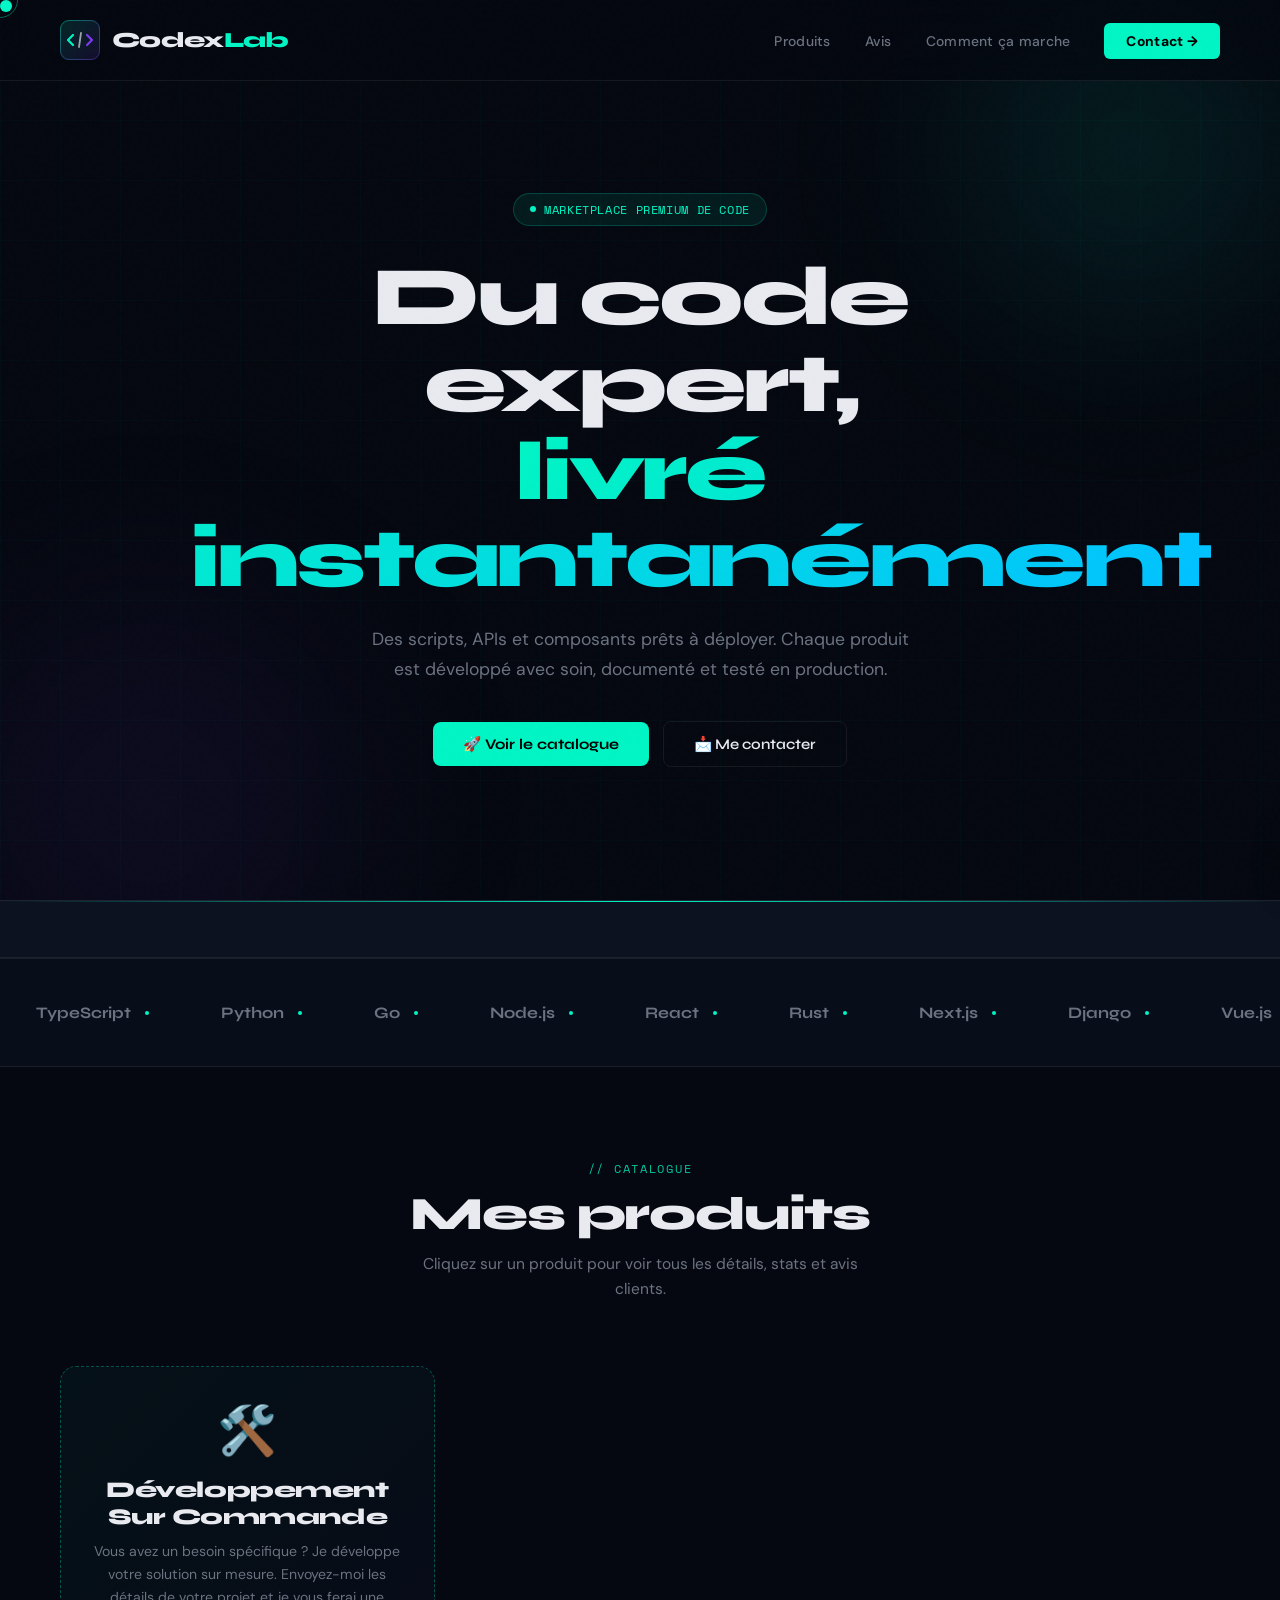
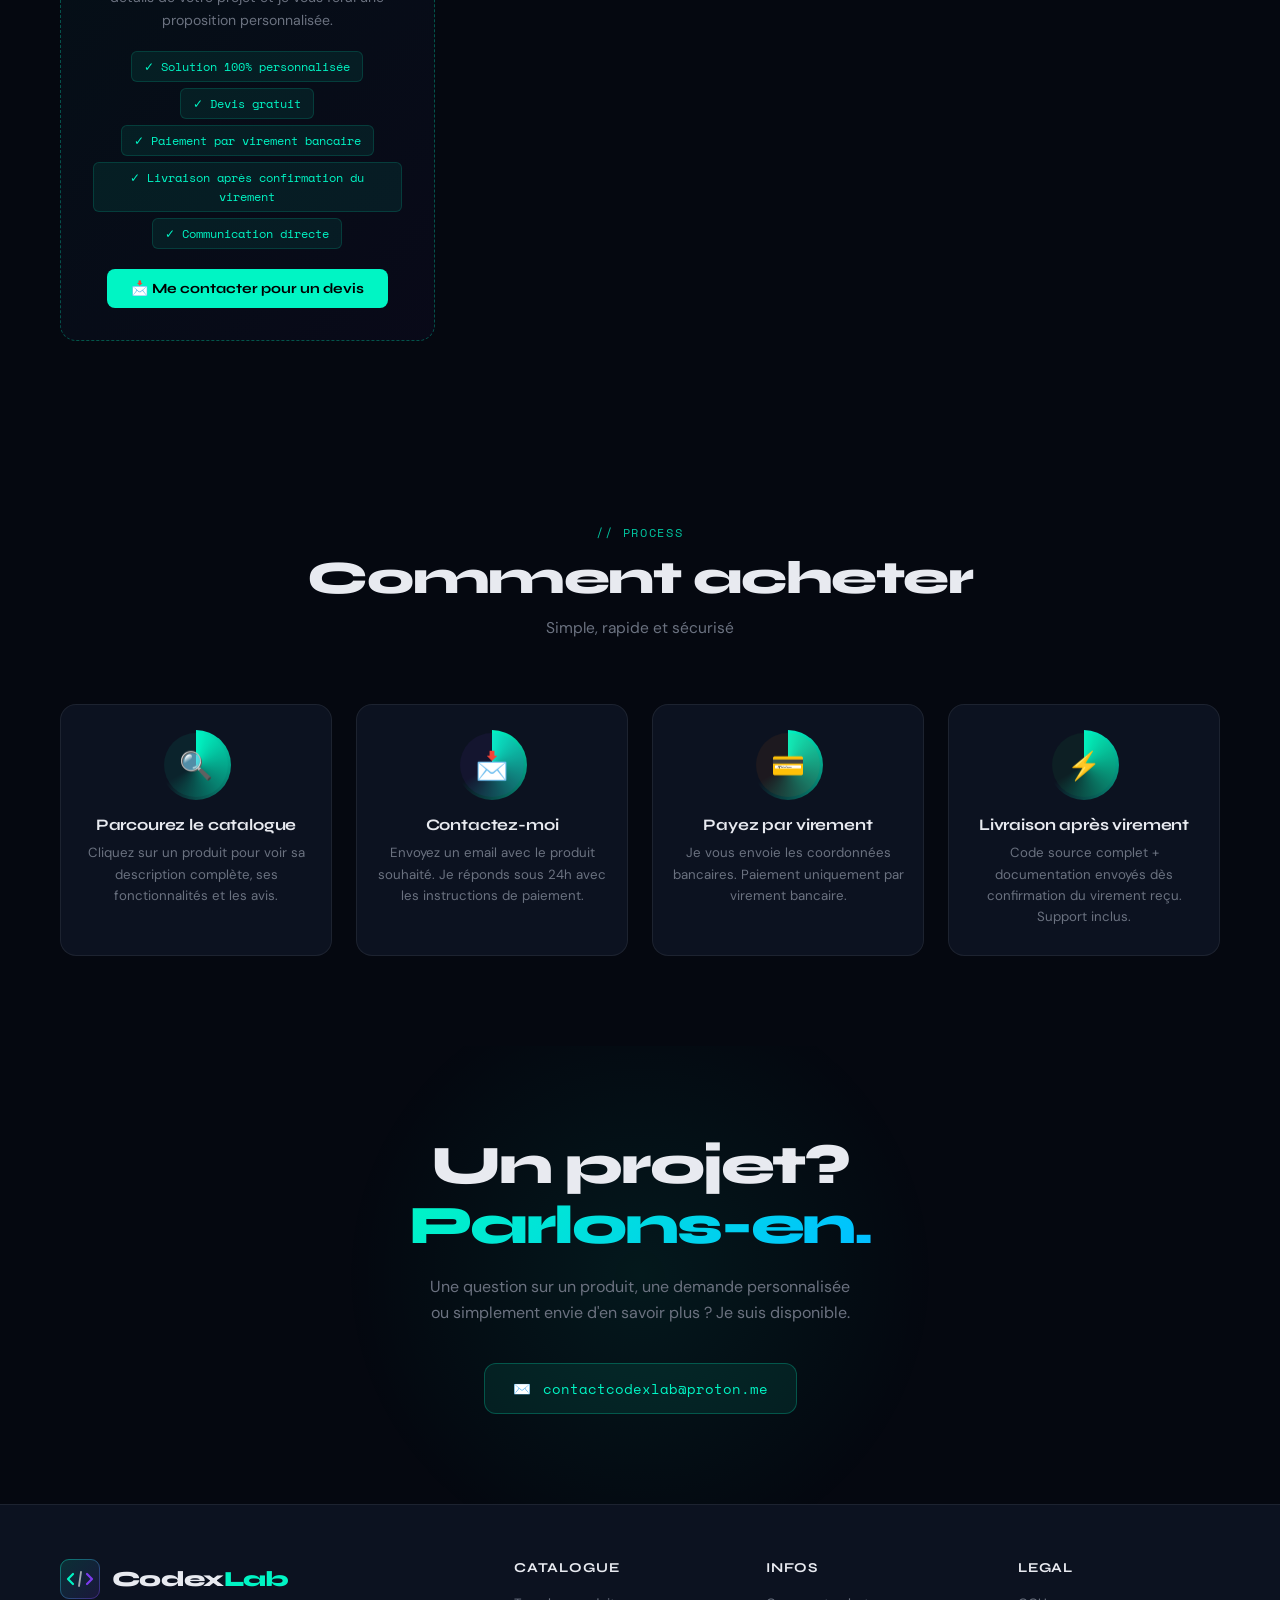
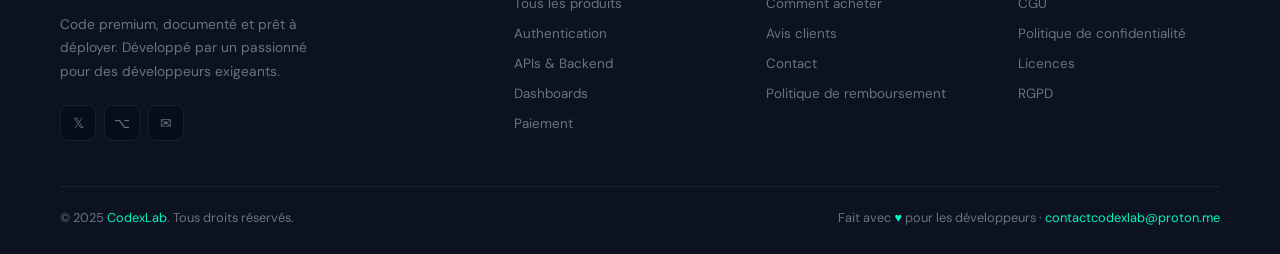
==== index.html @ 48b017c2 "Ajout de nouveaux projets / mise à jour site" ====
<!DOCTYPE html>
<html lang="fr">
<head>
<meta charset="UTF-8">
<meta name="viewport" content="width=device-width, initial-scale=1.0">
<title>CodexLab — Premium Code Marketplace</title>
<link rel="preconnect" href="https://fonts.googleapis.com">
<link href="https://fonts.googleapis.com/css2?family=Syne:wght@400;600;700;800&family=Space+Mono:wght@400;700&family=DM+Sans:wght@300;400;500&display=swap" rel="stylesheet">
<style>
:root {
  --bg:#050810;--bg2:#080d1a;--card:#0c1220;--card2:#111827;
  --accent:#00f5c4;--accent2:#7c3aed;--accent3:#f97316;
  --text:#e8eaf0;--muted:#6b7280;--border:rgba(255,255,255,0.07);
  --glow:rgba(0,245,196,0.15);
}
*,*::before,*::after{margin:0;padding:0;box-sizing:border-box}
html{scroll-behavior:smooth}
body{background:var(--bg);color:var(--text);font-family:'DM Sans',sans-serif;overflow-x:hidden;cursor:none}

/* CURSOR */
.cursor{width:12px;height:12px;background:var(--accent);border-radius:50%;position:fixed;top:0;left:0;pointer-events:none;z-index:9999;mix-blend-mode:screen;transition:transform .1s}
.cursor-ring{width:36px;height:36px;border:1.5px solid rgba(0,245,196,.4);border-radius:50%;position:fixed;top:0;left:0;pointer-events:none;z-index:9998;transition:width .2s,height .2s,border-color .2s}
.cursor-ring.hover{width:56px;height:56px;border-color:rgba(0,245,196,.8);background:rgba(0,245,196,.04)}

/* NOISE + GRID */
body::before{content:'';position:fixed;inset:0;background-image:url("data:image/svg+xml,%3Csvg viewBox='0 0 256 256' xmlns='http://www.w3.org/2000/svg'%3E%3Cfilter id='n'%3E%3CfeTurbulence type='fractalNoise' baseFrequency='.9' numOctaves='4' stitchTiles='stitch'/%3E%3C/filter%3E%3Crect width='100%25' height='100%25' filter='url(%23n)' opacity='.03'/%3E%3C/svg%3E");pointer-events:none;z-index:1000;opacity:.4}
body::after{content:'';position:fixed;inset:0;background-image:linear-gradient(rgba(0,245,196,.025) 1px,transparent 1px),linear-gradient(90deg,rgba(0,245,196,.025) 1px,transparent 1px);background-size:60px 60px;pointer-events:none;z-index:0}

/* NAV */
nav{position:fixed;top:0;left:0;right:0;z-index:500;padding:20px 60px;display:flex;align-items:center;justify-content:space-between;background:rgba(5,8,16,.7);backdrop-filter:blur(20px);border-bottom:1px solid var(--border);transition:all .3s}
nav.scrolled{padding:14px 60px;background:rgba(5,8,16,.95)}
.logo{display:flex;align-items:center;gap:12px;text-decoration:none}
.logo-icon{width:40px;height:40px}
.logo-icon svg{width:100%;height:100%}
.logo-text{font-family:'Syne',sans-serif;font-weight:800;font-size:1.35rem;letter-spacing:-.03em;color:var(--text)}
.logo-text span{color:var(--accent)}
.nav-links{display:flex;align-items:center;gap:34px;list-style:none}
.nav-links a{color:var(--muted);text-decoration:none;font-size:.87rem;font-weight:500;letter-spacing:.02em;transition:color .2s;position:relative}
.nav-links a::after{content:'';position:absolute;bottom:-4px;left:0;right:0;height:1px;background:var(--accent);transform:scaleX(0);transition:transform .3s}
.nav-links a:hover{color:var(--accent)}
.nav-links a:hover::after{transform:scaleX(1)}
.nav-cta{background:var(--accent)!important;color:#000!important;padding:9px 22px;border-radius:6px;font-weight:700!important}
.nav-cta::after{display:none!important}
.nav-cta:hover{background:#fff!important;box-shadow:0 8px 24px rgba(0,245,196,.3)}

/* HERO */
.hero{min-height:100vh;display:flex;align-items:center;justify-content:center;padding:120px 60px 60px;position:relative;overflow:hidden}
.hero-orb{position:absolute;border-radius:50%;filter:blur(80px);pointer-events:none}
.orb-1{width:500px;height:500px;background:radial-gradient(circle,rgba(0,245,196,.12),transparent 70%);top:-100px;right:-100px;animation:orb1 8s ease-in-out infinite}
.orb-2{width:600px;height:600px;background:radial-gradient(circle,rgba(124,58,237,.1),transparent 70%);bottom:-200px;left:-150px;animation:orb2 10s ease-in-out infinite}
@keyframes orb1{0%,100%{transform:translate(0,0)}50%{transform:translate(-30px,40px)}}
@keyframes orb2{0%,100%{transform:translate(0,0)}50%{transform:translate(40px,-30px)}}
.hero-content{text-align:center;position:relative;z-index:1;max-width:900px}
.hero-badge{display:inline-flex;align-items:center;gap:8px;background:rgba(0,245,196,.08);border:1px solid rgba(0,245,196,.2);border-radius:100px;padding:6px 16px;font-size:.78rem;font-family:'Space Mono',monospace;color:var(--accent);letter-spacing:.05em;margin-bottom:28px;animation:fadeUp .6s ease both}
.hero-badge .dot{width:6px;height:6px;background:var(--accent);border-radius:50%;animation:pulse 2s infinite}
@keyframes pulse{0%,100%{opacity:1;transform:scale(1)}50%{opacity:.5;transform:scale(.8)}}
.hero h1{font-family:'Syne',sans-serif;font-weight:800;font-size:clamp(2.8rem,6.5vw,5.2rem);line-height:1.05;letter-spacing:-.04em;margin-bottom:22px;animation:fadeUp .6s .1s ease both}
.gradient-text{background:linear-gradient(135deg,var(--accent) 0%,#00c2ff 50%,var(--accent2) 100%);-webkit-background-clip:text;-webkit-text-fill-color:transparent;background-clip:text;background-size:200%;animation:gradShift 4s ease infinite}
@keyframes gradShift{0%,100%{background-position:0% 50%}50%{background-position:100% 50%}}
.hero p{font-size:1.1rem;color:var(--muted);max-width:540px;margin:0 auto 36px;line-height:1.7;animation:fadeUp .6s .2s ease both}
@keyframes fadeUp{from{opacity:0;transform:translateY(20px)}to{opacity:1;transform:translateY(0)}}
.hero-ctas{display:flex;align-items:center;justify-content:center;gap:14px;animation:fadeUp .6s .3s ease both}
.btn-primary{display:inline-flex;align-items:center;gap:10px;background:var(--accent);color:#000;padding:13px 30px;border-radius:8px;font-family:'Syne',sans-serif;font-weight:700;font-size:.92rem;text-decoration:none;border:none;cursor:pointer;position:relative;overflow:hidden;transition:all .3s}
.btn-primary::before{content:'';position:absolute;inset:0;background:linear-gradient(135deg,transparent 30%,rgba(255,255,255,.25) 50%,transparent 70%);transform:translateX(-100%);transition:transform .5s}
.btn-primary:hover::before{transform:translateX(100%)}
.btn-primary:hover{transform:translateY(-2px);box-shadow:0 12px 40px rgba(0,245,196,.4)}
.btn-secondary{display:inline-flex;align-items:center;gap:10px;background:transparent;color:var(--text);padding:13px 30px;border-radius:8px;font-family:'Syne',sans-serif;font-weight:600;font-size:.92rem;text-decoration:none;border:1px solid var(--border);cursor:pointer;transition:all .3s}
.btn-secondary:hover{border-color:rgba(255,255,255,.2);background:rgba(255,255,255,.04);transform:translateY(-2px)}

/* STATS */
.stats-bar{background:var(--card);border-top:1px solid var(--border);border-bottom:1px solid var(--border);padding:28px 60px;display:flex;align-items:center;justify-content:center;gap:80px;position:relative;overflow:hidden}
.stats-bar::before{content:'';position:absolute;top:0;left:0;right:0;height:1px;background:linear-gradient(90deg,transparent,var(--accent),transparent);animation:scan 4s linear infinite}
@keyframes scan{0%{transform:translateX(-100%)}100%{transform:translateX(100%)}}
.stat-item{text-align:center}
.stat-num{font-family:'Syne',sans-serif;font-size:2.2rem;font-weight:800;color:var(--accent);line-height:1;display:block}
.stat-label{font-size:.78rem;color:var(--muted);letter-spacing:.08em;text-transform:uppercase;margin-top:4px;display:block}
.stat-divider{width:1px;height:40px;background:var(--border)}

/* SECTION */
section{position:relative;z-index:1}
.section-header{text-align:center;margin-bottom:64px}
.section-tag{display:inline-block;font-family:'Space Mono',monospace;font-size:.72rem;color:var(--accent);letter-spacing:.15em;text-transform:uppercase;margin-bottom:12px;opacity:.8}
.section-title{font-family:'Syne',sans-serif;font-size:clamp(1.9rem,3.8vw,2.9rem);font-weight:800;letter-spacing:-.03em;line-height:1.1}
.section-subtitle{font-size:.97rem;color:var(--muted);margin-top:12px;max-width:480px;margin-left:auto;margin-right:auto;line-height:1.6}

/* MARQUEE */
.marquee-section{padding:44px 0;overflow:hidden;border-top:1px solid var(--border);border-bottom:1px solid var(--border);background:var(--bg2)}
.marquee-track{display:flex;animation:marquee 28s linear infinite;width:max-content}
@keyframes marquee{to{transform:translateX(-50%)}}
.marquee-item{display:inline-flex;align-items:center;gap:14px;padding:0 36px;font-family:'Syne',sans-serif;font-size:1rem;font-weight:700;color:var(--muted);white-space:nowrap}
.marquee-item .dot{width:4px;height:4px;background:var(--accent);border-radius:50%}

/* PRODUCTS GRID */
.products{padding:90px 60px}
.products-grid{display:grid;grid-template-columns:repeat(3,1fr);gap:18px}
.product-card{background:var(--card);border:1px solid var(--border);border-radius:16px;overflow:hidden;cursor:pointer;transition:all .35s cubic-bezier(.23,1,.32,1);position:relative}
.product-card::before{content:'';position:absolute;inset:0;border-radius:16px;background:radial-gradient(500px circle at var(--mx,50%) var(--my,50%),rgba(0,245,196,.06),transparent 40%);opacity:0;transition:opacity .4s;pointer-events:none}
.product-card:hover::before{opacity:1}
.product-card:hover{transform:translateY(-8px);border-color:rgba(0,245,196,.2);box-shadow:0 30px 60px rgba(0,0,0,.5),0 0 40px rgba(0,245,196,.05)}
.product-card.featured{grid-column:span 2}
.card-preview{height:175px;position:relative;overflow:hidden;background:var(--bg2)}
.product-card.featured .card-preview{height:210px}
.code-preview{padding:18px;font-family:'Space Mono',monospace;font-size:.7rem;line-height:1.65;color:#4a5568;position:absolute;inset:0;overflow:hidden}
.code-preview .kw{color:#7c3aed}.code-preview .fn{color:#00f5c4}.code-preview .str{color:#f97316}.code-preview .cm{color:#374151}.code-preview .num{color:#60a5fa}
.preview-overlay{position:absolute;inset:0;background:linear-gradient(to bottom,transparent 40%,var(--card) 100%)}
.card-lang{position:absolute;top:12px;right:12px;background:rgba(0,0,0,.65);backdrop-filter:blur(10px);border:1px solid var(--border);border-radius:5px;padding:3px 9px;font-family:'Space Mono',monospace;font-size:.65rem;color:var(--accent);letter-spacing:.05em}
.card-body{padding:20px}
.card-cat{font-size:.7rem;color:var(--accent);letter-spacing:.1em;text-transform:uppercase;font-weight:600;margin-bottom:7px;font-family:'Space Mono',monospace}
.card-title{font-family:'Syne',sans-serif;font-size:1.1rem;font-weight:700;margin-bottom:8px;letter-spacing:-.02em}
.card-desc{font-size:.82rem;color:var(--muted);line-height:1.6;margin-bottom:16px;display:-webkit-box;-webkit-line-clamp:2;-webkit-box-orient:vertical;overflow:hidden}
.card-footer{display:flex;align-items:center;justify-content:space-between}
.card-price{font-family:'Syne',sans-serif;font-size:1.35rem;font-weight:800;color:var(--accent)}
.card-stars{display:flex;align-items:center;gap:3px;font-size:.78rem;color:var(--muted);margin-top:3px}
.card-stars .s{color:#f59e0b}
.card-btn{background:var(--accent);color:#000;border:none;border-radius:6px;padding:9px 16px;font-family:'Syne',sans-serif;font-weight:700;font-size:.8rem;cursor:pointer;transition:all .2s;display:flex;align-items:center;gap:6px}
.card-btn:hover{background:#fff;transform:scale(1.05)}

/* MODAL */
.modal-overlay{position:fixed;inset:0;background:rgba(0,0,0,.85);backdrop-filter:blur(8px);z-index:2000;display:flex;align-items:center;justify-content:center;padding:20px;opacity:0;pointer-events:none;transition:opacity .3s}
.modal-overlay.open{opacity:1;pointer-events:all}
.modal{background:var(--card);border:1px solid rgba(0,245,196,.15);border-radius:20px;max-width:780px;width:100%;max-height:90vh;overflow-y:auto;position:relative;transform:scale(.95) translateY(20px);transition:transform .3s}
.modal-overlay.open .modal{transform:scale(1) translateY(0)}
.modal::-webkit-scrollbar{width:6px}.modal::-webkit-scrollbar-track{background:transparent}.modal::-webkit-scrollbar-thumb{background:var(--border);border-radius:3px}
.modal-close{position:absolute;top:18px;right:18px;width:36px;height:36px;background:rgba(255,255,255,.06);border:1px solid var(--border);border-radius:8px;cursor:pointer;display:flex;align-items:center;justify-content:center;font-size:1.1rem;color:var(--muted);transition:all .2s;z-index:10}
.modal-close:hover{background:rgba(255,255,255,.12);color:var(--text)}
.modal-header{padding:32px 32px 24px;border-bottom:1px solid var(--border)}
.modal-lang{font-family:'Space Mono',monospace;font-size:.7rem;color:var(--accent);letter-spacing:.1em;text-transform:uppercase;margin-bottom:10px;opacity:.8}
.modal-title{font-family:'Syne',sans-serif;font-size:1.9rem;font-weight:800;letter-spacing:-.03em;margin-bottom:10px}
.modal-desc{font-size:.93rem;color:#a0aec0;line-height:1.7}
.modal-body{padding:26px 32px}
.modal-stats-grid{display:grid;grid-template-columns:repeat(4,1fr);gap:12px;margin-bottom:26px}
.mstat{background:var(--bg2);border:1px solid var(--border);border-radius:12px;padding:16px;text-align:center}
.mstat-val{font-family:'Syne',sans-serif;font-size:1.5rem;font-weight:800;color:var(--accent);display:block;line-height:1}
.mstat-label{font-size:.72rem;color:var(--muted);margin-top:5px;letter-spacing:.05em;text-transform:uppercase}
.modal-features h3,.modal-reviews h3{font-family:'Syne',sans-serif;font-size:1rem;font-weight:700;margin-bottom:14px;color:var(--text);letter-spacing:-.01em}
.features-list{display:flex;flex-wrap:wrap;gap:8px;margin-bottom:26px}
.feature-tag{background:rgba(0,245,196,.07);border:1px solid rgba(0,245,196,.15);border-radius:6px;padding:5px 12px;font-size:.78rem;color:var(--accent);font-family:'Space Mono',monospace}
.modal-footer{padding:22px 32px;border-top:1px solid var(--border);display:flex;align-items:center;justify-content:space-between;gap:20px}
.modal-price{font-family:'Syne',sans-serif;font-size:2.2rem;font-weight:800;color:var(--accent);letter-spacing:-.03em}
.modal-contact{font-size:.82rem;color:var(--muted);line-height:1.5}
.modal-contact a{color:var(--accent);text-decoration:none}
.modal-contact a:hover{text-decoration:underline}
.modal-buy{background:var(--accent);color:#000;border:none;border-radius:10px;padding:14px 32px;font-family:'Syne',sans-serif;font-weight:700;font-size:.95rem;cursor:pointer;transition:all .3s;white-space:nowrap}
.modal-buy:hover{background:#fff;transform:translateY(-2px);box-shadow:0 12px 40px rgba(0,245,196,.35)}

/* REVIEWS SECTION */
.modal-reviews{margin-top:4px}
.reviews-list{display:flex;flex-direction:column;gap:12px;margin-bottom:20px}
.review-card{background:var(--bg2);border:1px solid var(--border);border-radius:12px;padding:16px}
.review-card-header{display:flex;align-items:flex-start;justify-content:space-between;margin-bottom:8px}
.review-author-row{display:flex;align-items:center;gap:10px}
.review-avatar{width:36px;height:36px;border-radius:50%;display:flex;align-items:center;justify-content:center;font-family:'Syne',sans-serif;font-weight:700;font-size:.8rem;color:#fff;flex-shrink:0}
.review-name{font-family:'Syne',sans-serif;font-size:.88rem;font-weight:700}
.review-role{font-size:.75rem;color:var(--muted)}
.review-stars{color:#f59e0b;font-size:.82rem;white-space:nowrap}
.review-date{font-size:.72rem;color:var(--muted);margin-top:2px}
.review-text{font-size:.85rem;color:#a0aec0;line-height:1.65}
.review-empty{text-align:center;padding:24px;color:var(--muted);font-size:.88rem}

/* ADD REVIEW FORM */
.add-review{background:var(--bg2);border:1px solid var(--border);border-radius:12px;padding:20px;margin-top:4px}
.add-review h4{font-family:'Syne',sans-serif;font-size:.95rem;font-weight:700;margin-bottom:16px;color:var(--text)}
.form-row{display:grid;grid-template-columns:1fr 1fr;gap:10px;margin-bottom:10px}
.form-group{display:flex;flex-direction:column;gap:5px;margin-bottom:10px}
.form-group label{font-size:.75rem;color:var(--muted);font-family:'Space Mono',monospace;letter-spacing:.05em;text-transform:uppercase}
.form-group input,.form-group textarea,.form-group select{background:var(--card);border:1px solid var(--border);border-radius:8px;padding:9px 13px;font-family:'DM Sans',sans-serif;font-size:.88rem;color:var(--text);outline:none;transition:border-color .2s;resize:none}
.form-group input:focus,.form-group textarea:focus,.form-group select:focus{border-color:rgba(0,245,196,.3);box-shadow:0 0 0 3px rgba(0,245,196,.05)}
.form-group select option{background:var(--card);color:var(--text)}
.submit-review{background:var(--accent);color:#000;border:none;border-radius:8px;padding:10px 22px;font-family:'Syne',sans-serif;font-weight:700;font-size:.85rem;cursor:pointer;transition:all .2s;margin-top:4px}
.submit-review:hover{background:#fff;transform:translateY(-1px)}

/* GLOBAL REVIEWS */
.global-reviews{padding:90px 60px;background:var(--bg2);border-top:1px solid var(--border);border-bottom:1px solid var(--border)}
.reviews-grid{display:grid;grid-template-columns:repeat(3,1fr);gap:18px}
.testi-card{background:var(--card);border:1px solid var(--border);border-radius:16px;padding:26px;transition:all .3s;position:relative;overflow:hidden}
.testi-card::before{content:'"';position:absolute;top:-10px;right:18px;font-size:8rem;font-family:'Syne',sans-serif;color:rgba(0,245,196,.04);line-height:1;pointer-events:none}
.testi-card:hover{border-color:rgba(0,245,196,.15);transform:translateY(-4px);box-shadow:0 20px 40px rgba(0,0,0,.3)}
.testi-stars{display:flex;gap:3px;margin-bottom:14px}
.testi-stars span{color:#f59e0b;font-size:.88rem}
.testi-text{font-size:.9rem;line-height:1.7;color:#c5cad8;margin-bottom:20px}
.testi-author{display:flex;align-items:center;gap:11px}
.testi-avatar{width:40px;height:40px;border-radius:50%;display:flex;align-items:center;justify-content:center;font-family:'Syne',sans-serif;font-weight:700;font-size:.85rem;color:#fff;flex-shrink:0}
.testi-name{font-family:'Syne',sans-serif;font-weight:700;font-size:.88rem}
.testi-role{font-size:.76rem;color:var(--muted)}
.testi-product{font-size:.72rem;color:var(--accent);font-family:'Space Mono',monospace;margin-top:2px}

/* HOW IT WORKS */
.how-it-works{padding:90px 60px}
.steps-grid{display:grid;grid-template-columns:repeat(4,1fr);gap:24px}
.step-card{text-align:center;padding:28px 18px;background:var(--card);border:1px solid var(--border);border-radius:16px;transition:all .3s;opacity:0;transform:translateY(28px)}
.step-card.visible{opacity:1;transform:translateY(0)}
.step-card:hover{border-color:rgba(0,245,196,.15);transform:translateY(-4px)!important}
.step-icon-wrap{width:64px;height:64px;border-radius:50%;margin:0 auto 18px;display:flex;align-items:center;justify-content:center;font-size:1.7rem;position:relative}
.step-icon-wrap::after{content:'';position:absolute;inset:-3px;border-radius:50%;background:conic-gradient(var(--accent) 0deg,transparent 240deg);z-index:-1;animation:spin 6s linear infinite}
@keyframes spin{to{transform:rotate(360deg)}}
.step-title{font-family:'Syne',sans-serif;font-size:1rem;font-weight:700;margin-bottom:8px;letter-spacing:-.01em}
.step-desc{font-size:.83rem;color:var(--muted);line-height:1.6}

/* CONTACT / CTA */
.cta-section{padding:90px 60px;text-align:center;position:relative;overflow:hidden}
.cta-section::before{content:'';position:absolute;width:600px;height:600px;background:radial-gradient(circle,rgba(0,245,196,.07),transparent 70%);top:50%;left:50%;transform:translate(-50%,-50%);pointer-events:none}
.cta-section h2{font-family:'Syne',sans-serif;font-size:clamp(2rem,4.5vw,3.4rem);font-weight:800;letter-spacing:-.04em;line-height:1.1;margin-bottom:18px;position:relative}
.cta-section p{font-size:1rem;color:var(--muted);max-width:440px;margin:0 auto 36px;line-height:1.65;position:relative}
.contact-email-btn{display:inline-flex;align-items:center;gap:12px;background:rgba(0,245,196,.08);border:1px solid rgba(0,245,196,.25);border-radius:12px;padding:14px 28px;text-decoration:none;color:var(--accent);font-family:'Space Mono',monospace;font-size:.9rem;transition:all .3s;position:relative}
.contact-email-btn:hover{background:rgba(0,245,196,.14);border-color:rgba(0,245,196,.45);transform:translateY(-2px);box-shadow:0 12px 32px rgba(0,245,196,.15)}

/* FOOTER */
footer{border-top:1px solid var(--border);padding:54px 60px 28px;background:var(--card)}
.footer-grid{display:grid;grid-template-columns:2fr 1fr 1fr 1fr;gap:50px;margin-bottom:44px}
.footer-brand p{font-size:.86rem;color:var(--muted);line-height:1.7;margin:14px 0 22px;max-width:270px}
.footer-social{display:flex;gap:8px}
.social-btn{width:36px;height:36px;border-radius:8px;background:var(--bg2);border:1px solid var(--border);display:flex;align-items:center;justify-content:center;color:var(--muted);font-size:.88rem;cursor:pointer;text-decoration:none;transition:all .2s}
.social-btn:hover{border-color:var(--accent);color:var(--accent);background:rgba(0,245,196,.05);transform:translateY(-2px)}
.footer-col h4{font-family:'Syne',sans-serif;font-size:.85rem;font-weight:700;letter-spacing:.06em;text-transform:uppercase;color:var(--text);margin-bottom:16px}
.footer-col ul{list-style:none}
.footer-col li{margin-bottom:9px}
.footer-col a{font-size:.84rem;color:var(--muted);text-decoration:none;transition:color .2s}
.footer-col a:hover{color:var(--accent)}
.footer-bottom{padding-top:22px;border-top:1px solid var(--border);display:flex;align-items:center;justify-content:space-between}
.footer-bottom p{font-size:.8rem;color:var(--muted)}
.footer-bottom span{color:var(--accent)}

/* TOAST */
.toast{position:fixed;bottom:28px;right:28px;background:var(--card);border:1px solid rgba(0,245,196,.25);border-radius:12px;padding:14px 20px;display:flex;align-items:center;gap:11px;z-index:9000;transform:translateX(130%);transition:transform .4s cubic-bezier(.23,1,.32,1);box-shadow:0 16px 36px rgba(0,0,0,.4);max-width:300px}
.toast.show{transform:translateX(0)}
.toast-icon{font-size:1.2rem}
.toast-text strong{font-family:'Syne',sans-serif;display:block;color:var(--accent);font-size:.88rem}
.toast-text span{font-size:.8rem;color:var(--muted)}

/* REVEAL ANIMATIONS */
.reveal{opacity:0;transform:translateY(36px);transition:opacity .6s ease,transform .6s ease}
.reveal.visible{opacity:1;transform:translateY(0)}
.reveal-d1{transition-delay:.1s}.reveal-d2{transition-delay:.2s}.reveal-d3{transition-delay:.3s}.reveal-d4{transition-delay:.4s}.reveal-d5{transition-delay:.5s}

/* LOADING */
.loading{display:flex;align-items:center;justify-content:center;padding:60px;color:var(--muted);font-family:'Space Mono',monospace;font-size:.85rem;gap:12px}
.spinner{width:20px;height:20px;border:2px solid var(--border);border-top-color:var(--accent);border-radius:50%;animation:spin .8s linear infinite}

/* PARTICLE */
.particle{position:fixed;pointer-events:none;border-radius:50%;z-index:2;animation:pFloat linear infinite}
@keyframes pFloat{0%{transform:translateY(100vh) rotate(0deg);opacity:0}10%{opacity:1}90%{opacity:1}100%{transform:translateY(-100px) rotate(360deg);opacity:0}}

/* MODAL TABS */
.modal-tabs{display:flex;gap:6px;margin-bottom:20px;border-bottom:1px solid var(--border);padding-bottom:0}
.tab-btn{background:transparent;border:none;border-bottom:2px solid transparent;padding:9px 16px;font-family:'Syne',sans-serif;font-size:.82rem;font-weight:600;color:var(--muted);cursor:pointer;transition:all .2s;margin-bottom:-1px;border-radius:6px 6px 0 0}
.tab-btn:hover{color:var(--text);background:rgba(255,255,255,.03)}
.tab-btn.active{color:var(--accent);border-bottom-color:var(--accent);background:rgba(0,245,196,.04)}
.tab-panel{padding-top:4px}
.tab-panel.hidden{display:none}

/* INTEGRATION PANEL */
.integration-panel{display:flex;flex-direction:column;gap:14px}
.integ-row{display:grid;grid-template-columns:repeat(2,1fr);gap:12px}
.integ-stat{background:var(--bg2);border:1px solid var(--border);border-radius:12px;padding:14px 16px}
.integ-stat-label{font-size:.7rem;color:var(--muted);letter-spacing:.07em;text-transform:uppercase;font-family:'Space Mono',monospace;margin-bottom:5px}
.integ-stat-val{font-family:'Syne',sans-serif;font-size:1.2rem;font-weight:800;color:var(--accent)}
.integ-stat-val.wip{color:#f97316}
.integ-notice{background:rgba(249,115,22,.06);border:1px solid rgba(249,115,22,.2);border-radius:12px;padding:14px 16px;font-size:.85rem;color:#f97316;line-height:1.6}
.integ-notice strong{display:block;margin-bottom:4px;font-family:'Syne',sans-serif}
.wip-badge{display:inline-flex;align-items:center;gap:6px;background:rgba(249,115,22,.1);border:1px solid rgba(249,115,22,.3);border-radius:100px;padding:4px 12px;font-size:.72rem;font-family:'Space Mono',monospace;color:#f97316;letter-spacing:.05em;margin-top:6px}
.wip-dot{width:6px;height:6px;background:#f97316;border-radius:50%;animation:pulse 2s infinite}

/* CUSTOM ORDER CARD */
.custom-card{background:linear-gradient(135deg,rgba(0,245,196,.04),rgba(124,58,237,.04));border:1px dashed rgba(0,245,196,.3);border-radius:16px;padding:32px;text-align:center;cursor:pointer;transition:all .35s;position:relative;overflow:hidden}
.custom-card::before{content:'';position:absolute;inset:0;background:radial-gradient(500px circle at var(--mx,50%) var(--my,50%),rgba(0,245,196,.06),transparent 40%);opacity:0;transition:opacity .4s;pointer-events:none}
.custom-card:hover::before{opacity:1}
.custom-card:hover{border-color:rgba(0,245,196,.5);transform:translateY(-6px);box-shadow:0 24px 50px rgba(0,0,0,.4),0 0 40px rgba(0,245,196,.06)}
.custom-card-icon{font-size:3rem;margin-bottom:14px}
.custom-card-title{font-family:'Syne',sans-serif;font-size:1.4rem;font-weight:800;letter-spacing:-.02em;margin-bottom:10px;color:var(--text)}
.custom-card-desc{font-size:.88rem;color:var(--muted);line-height:1.65;max-width:480px;margin:0 auto 18px}
.custom-card-tags{display:flex;flex-wrap:wrap;justify-content:center;gap:6px;margin-bottom:20px}
.custom-card-btn{display:inline-flex;align-items:center;gap:8px;background:var(--accent);color:#000;border:none;border-radius:8px;padding:11px 24px;font-family:'Syne',sans-serif;font-weight:700;font-size:.88rem;cursor:pointer;transition:all .3s}
.custom-card-btn:hover{background:#fff;transform:scale(1.04)}

/* CARD STATUS BADGE */
.card-wip{position:absolute;top:12px;left:12px;background:rgba(249,115,22,.85);backdrop-filter:blur(8px);border-radius:5px;padding:3px 9px;font-family:'Space Mono',monospace;font-size:.62rem;color:#fff;letter-spacing:.04em;display:flex;align-items:center;gap:4px}
.card-wip-dot{width:5px;height:5px;background:#fff;border-radius:50%;animation:pulse 2s infinite}
.card-not-rated{font-size:.78rem;color:var(--muted);font-style:italic}

@media(max-width:1100px){.products-grid{grid-template-columns:repeat(2,1fr)}.product-card.featured{grid-column:span 2}.reviews-grid{grid-template-columns:repeat(2,1fr)}.steps-grid{grid-template-columns:repeat(2,1fr)}.footer-grid{grid-template-columns:1fr 1fr;gap:36px}}
@media(max-width:768px){nav{padding:14px 20px}.nav-links{display:none}.hero{padding:90px 20px 50px}.stats-bar{padding:22px 20px;gap:24px;flex-wrap:wrap}.products{padding:60px 20px}.products-grid{grid-template-columns:1fr}.product-card.featured{grid-column:span 1}.global-reviews{padding:60px 20px}.reviews-grid{grid-template-columns:1fr}.how-it-works{padding:60px 20px}.steps-grid{grid-template-columns:1fr}.cta-section{padding:60px 20px}.footer-grid{grid-template-columns:1fr;gap:28px}footer{padding:40px 20px 20px}.modal-stats-grid{grid-template-columns:repeat(2,1fr)}.form-row{grid-template-columns:1fr}.modal-footer{flex-direction:column;align-items:flex-start}.integ-row{grid-template-columns:1fr}}
</style>
</head>
<body>

<div class="cursor" id="cursor"></div>
<div class="cursor-ring" id="cursorRing"></div>
<div class="toast" id="toast"><div class="toast-icon" id="toastIcon">✓</div><div class="toast-text"><strong id="toastTitle">Succès</strong><span id="toastSub"></span></div></div>

<!-- PRODUCT MODAL -->
<div class="modal-overlay" id="modalOverlay" onclick="closeModal(event)">
  <div class="modal" id="modalContent">
    <button class="modal-close" onclick="closeModalBtn()">✕</button>
    <div class="modal-header">
      <div class="modal-lang" id="mLang"></div>
      <div class="modal-title" id="mTitle"></div>
      <div class="modal-desc" id="mDesc"></div>
    </div>
    <div class="modal-body">
      <div class="modal-stats-grid" id="mStats"></div>
      <div class="modal-tabs">
        <button class="tab-btn active" onclick="switchTab('features')">✦ Fonctionnalités</button>
        <button class="tab-btn" onclick="switchTab('integration')">⚙ Intégration</button>
        <!--<button class="tab-btn" onclick="switchTab('reviews')">💬 Avis</button>-->
      </div>
      <div class="tab-panel" id="tab-features">
        <div class="modal-features">
          <div class="features-list" id="mFeatures"></div>
        </div>
      </div>
      <div class="tab-panel hidden" id="tab-integration">
        <div class="integration-panel" id="mIntegration"></div>
      </div>
      <div class="tab-panel hidden" id="tab-reviews">
        <div class="modal-reviews">
          <div class="reviews-list" id="mReviewsList"></div>
          <!--
          <div class="add-review">
            <h4>Laisser un avis</h4>
            <div class="form-row">
              <div class="form-group"><label>Votre nom</label><input type="text" id="rName" placeholder="Thomas Martin"></div>
              <div class="form-group"><label>Votre rôle</label><input type="text" id="rRole" placeholder="Développeur Full-Stack"></div>
            </div>
            <div class="form-group">
              <label>Note</label>
              <select id="rRating">
                <option value="5">⭐⭐⭐⭐⭐ — Excellent</option>
                <option value="4">⭐⭐⭐⭐ — Très bien</option>
                <option value="3">⭐⭐⭐ — Bien</option>
                <option value="2">⭐⭐ — Moyen</option>
                <option value="1">⭐ — Décevant</option>
              </select>
            </div>
            <div class="form-group"><label>Votre avis</label><textarea id="rText" rows="3" placeholder="Partagez votre expérience avec ce produit..."></textarea></div>
            <button class="submit-review" onclick="submitReview()">Publier mon avis →</button>
          -->
          </div>
        </div>
      </div>
    </div><!-- end modal-body -->
    <div class="modal-footer">
      <div>
        <div class="modal-price" id="mPrice"></div>
        <div class="modal-contact">
          Pour acheter, contactez-moi :<br>
          <a href="mailto:contactcodexlab@proton.me" id="mEmail">contactcodexlab@proton.me</a>
        </div>
      </div>
      <button class="modal-buy" id="modalBuyBtn">📩 Contacter pour acheter</button>
    </div>
  </div>
</div>

<!-- NAV -->
<nav id="navbar">
  <a href="#" class="logo">
    <div class="logo-icon">
      <svg viewBox="0 0 40 40" fill="none" xmlns="http://www.w3.org/2000/svg">
        <defs><linearGradient id="lg1" x1="0" y1="0" x2="40" y2="40" gradientUnits="userSpaceOnUse"><stop offset="0%" stop-color="#00f5c4"/><stop offset="100%" stop-color="#7c3aed"/></linearGradient></defs>
        <rect width="40" height="40" rx="9" fill="url(#lg1)" opacity="0.13"/>
        <rect x=".5" y=".5" width="39" height="39" rx="8.5" stroke="url(#lg1)" stroke-opacity=".4"/>
        <path d="M13 15L8 20L13 25" stroke="#00f5c4" stroke-width="2.2" stroke-linecap="round" stroke-linejoin="round"/>
        <path d="M27 15L32 20L27 25" stroke="#7c3aed" stroke-width="2.2" stroke-linecap="round" stroke-linejoin="round"/>
        <path d="M21 13L19 27" stroke="white" stroke-width="1.8" stroke-linecap="round" opacity=".6"/>
      </svg>
    </div>
    <span class="logo-text">Codex<span>Lab</span></span>
  </a>
  <ul class="nav-links">
    <li><a href="#products">Produits</a></li>
    <li><a href="#reviews">Avis</a></li>
    <li><a href="#how">Comment ça marche</a></li>
    <li><a href="#contact" class="nav-cta">Contact →</a></li>
  </ul>
</nav>

<!-- HERO -->
<section class="hero">
  <div class="hero-orb orb-1"></div>
  <div class="hero-orb orb-2"></div>
  <div class="hero-content">
    <div class="hero-badge"><span class="dot"></span>MARKETPLACE PREMIUM DE CODE</div>
    <h1>Du code expert,<br><span class="gradient-text">livré instantanément</span></h1>
    <p>Des scripts, APIs et composants prêts à déployer. Chaque produit est développé avec soin, documenté et testé en production.</p>
    <div class="hero-ctas">
      <a href="#products" class="btn-primary">🚀 Voir le catalogue</a>
      <a href="#contact" class="btn-secondary">📩 Me contacter</a>
    </div>
  </div>
</section>
<!-- STATS -->
<div class="stats-bar" id="statsBar">
  <!--<div class="stat-item"><span class="stat-num" id="statProducts">—</span><span class="stat-label">Produits disponibles</span></div>-->
  <!--<div class="stat-divider"></div>
  <div class="stat-item"><span class="stat-num" id="statDevs">—</span><span class="stat-label">Développeurs actifs</span></div>
  <div class="stat-divider"></div>
  <div class="stat-item"><span class="stat-num" id="statSatisf">—</span><span class="stat-label">Satisfaction client</span></div>
  <div class="stat-divider"></div>
  <div class="stat-item"><span class="stat-num" id="statLangs">—</span><span class="stat-label">Langages supportés</span></div>-->
</div>
<!-- MARQUEE -->
<div class="marquee-section">
  <div class="marquee-track" id="marqueeTrack">
    <span class="marquee-item">TypeScript <span class="dot"></span></span>
    <span class="marquee-item">Python <span class="dot"></span></span>
    <span class="marquee-item">Go <span class="dot"></span></span>
    <span class="marquee-item">Node.js <span class="dot"></span></span>
    <span class="marquee-item">React <span class="dot"></span></span>
    <span class="marquee-item">Rust <span class="dot"></span></span>
    <span class="marquee-item">Next.js <span class="dot"></span></span>
    <span class="marquee-item">Django <span class="dot"></span></span>
    <span class="marquee-item">Vue.js <span class="dot"></span></span>
    <span class="marquee-item">Laravel <span class="dot"></span></span>
    <span class="marquee-item">Flutter <span class="dot"></span></span>
    <span class="marquee-item">Svelte <span class="dot"></span></span>
    <span class="marquee-item">TypeScript <span class="dot"></span></span>
    <span class="marquee-item">Python <span class="dot"></span></span>
    <span class="marquee-item">Go <span class="dot"></span></span>
    <span class="marquee-item">Node.js <span class="dot"></span></span>
    <span class="marquee-item">React <span class="dot"></span></span>
    <span class="marquee-item">Rust <span class="dot"></span></span>
    <span class="marquee-item">Next.js <span class="dot"></span></span>
    <span class="marquee-item">Django <span class="dot"></span></span>
    <span class="marquee-item">Vue.js <span class="dot"></span></span>
    <span class="marquee-item">Laravel <span class="dot"></span></span>
    <span class="marquee-item">Flutter <span class="dot"></span></span>
    <span class="marquee-item">Svelte <span class="dot"></span></span>
  </div>
</div>

<!-- PRODUCTS -->
<section class="products" id="products">
  <div class="section-header reveal">
    <div class="section-tag">// Catalogue</div>
    <h2 class="section-title">Mes produits</h2>
    <p class="section-subtitle">Cliquez sur un produit pour voir tous les détails, stats et avis clients.</p>
  </div>
  <div class="products-grid" id="productsGrid">
    <div class="loading"><div class="spinner"></div>Chargement des produits...</div>
  </div>
</section>

<!-- GLOBAL REVIEWS
<section class="global-reviews" id="reviews">
  <div class="section-header reveal">
    <div class="section-tag">// Avis clients</div>
    <h2 class="section-title">Ce qu'ils en disent</h2>
    <p class="section-subtitle">Des vrais avis, laissés par de vrais développeurs sur nos produits.</p>
  </div>
  <div class="reviews-grid" id="globalReviewsGrid">
    <div class="loading"><div class="spinner"></div>Chargement des avis...</div>
  </div>
</section>
-->

<!-- HOW IT WORKS -->
<section class="how-it-works" id="how">
  <div class="section-header reveal">
    <div class="section-tag">// Process</div>
    <h2 class="section-title">Comment acheter</h2>
    <p class="section-subtitle">Simple, rapide et sécurisé</p>
  </div>
  <div class="steps-grid">
    <div class="step-card" data-step>
      <div class="step-icon-wrap" style="background:rgba(0,245,196,.07)">🔍</div>
      <div class="step-title">Parcourez le catalogue</div>
      <div class="step-desc">Cliquez sur un produit pour voir sa description complète, ses fonctionnalités et les avis.</div>
    </div>
    <div class="step-card" data-step>
      <div class="step-icon-wrap" style="background:rgba(124,58,237,.07)">📩</div>
      <div class="step-title">Contactez-moi</div>
      <div class="step-desc">Envoyez un email avec le produit souhaité. Je réponds sous 24h avec les instructions de paiement.</div>
    </div>
    <div class="step-card" data-step>
      <div class="step-icon-wrap" style="background:rgba(249,115,22,.07)">💳</div>
      <div class="step-title">Payez par virement</div>
      <div class="step-desc">Je vous envoie les coordonnées bancaires. Paiement uniquement par virement bancaire.</div>
    </div>
    <div class="step-card" data-step>
      <div class="step-icon-wrap" style="background:rgba(34,197,94,.07)">⚡</div>
      <div class="step-title">Livraison après virement</div>
      <div class="step-desc">Code source complet + documentation envoyés dès confirmation du virement reçu. Support inclus.</div>
    </div>
  </div>
</section>

<!-- CONTACT CTA -->
<section class="cta-section" id="contact">
  <h2 class="reveal">Un projet?<br><span class="gradient-text">Parlons-en.</span></h2>
  <p class="reveal reveal-d1">Une question sur un produit, une demande personnalisée ou simplement envie d'en savoir plus ? Je suis disponible.</p>
  <div class="reveal reveal-d2">
    <a href="mailto:contactcodexlab@proton.me" class="contact-email-btn">
      <span>✉️</span>
      contactcodexlab@proton.me
    </a>
  </div>
</section>

<!-- FOOTER -->
<footer>
  <div class="footer-grid">
    <div class="footer-brand">
      <a href="#" class="logo">
        <div class="logo-icon">
          <svg viewBox="0 0 40 40" fill="none" xmlns="http://www.w3.org/2000/svg">
            <defs><linearGradient id="lg2" x1="0" y1="0" x2="40" y2="40" gradientUnits="userSpaceOnUse"><stop offset="0%" stop-color="#00f5c4"/><stop offset="100%" stop-color="#7c3aed"/></linearGradient></defs>
            <rect width="40" height="40" rx="9" fill="url(#lg2)" opacity="0.13"/>
            <rect x=".5" y=".5" width="39" height="39" rx="8.5" stroke="url(#lg2)" stroke-opacity=".4"/>
            <path d="M13 15L8 20L13 25" stroke="#00f5c4" stroke-width="2.2" stroke-linecap="round" stroke-linejoin="round"/>
            <path d="M27 15L32 20L27 25" stroke="#7c3aed" stroke-width="2.2" stroke-linecap="round" stroke-linejoin="round"/>
            <path d="M21 13L19 27" stroke="white" stroke-width="1.8" stroke-linecap="round" opacity=".6"/>
          </svg>
        </div>
        <span class="logo-text">Codex<span>Lab</span></span>
      </a>
      <p>Code premium, documenté et prêt à déployer. Développé par un passionné pour des développeurs exigeants.</p>
      <div class="footer-social">
        <a href="#" class="social-btn" title="Twitter">𝕏</a>
        <a href="#" class="social-btn" title="GitHub">⌥</a>
        <a href="mailto:contactcodexlab@proton.me" class="social-btn" title="Email">✉</a>
      </div>
    </div>
    <div class="footer-col">
      <h4>Catalogue</h4>
      <ul>
        <li><a href="#products">Tous les produits</a></li>
        <li><a href="#products">Authentication</a></li>
        <li><a href="#products">APIs & Backend</a></li>
        <li><a href="#products">Dashboards</a></li>
        <li><a href="#products">Paiement</a></li>
      </ul>
    </div>
    <div class="footer-col">
      <h4>Infos</h4>
      <ul>
        <li><a href="#how">Comment acheter</a></li>
        <li><a href="#reviews">Avis clients</a></li>
        <li><a href="mailto:contactcodexlab@proton.me">Contact</a></li>
        <li><a href="#">Politique de remboursement</a></li>
      </ul>
    </div>
    <div class="footer-col">
      <h4>Legal</h4>
      <ul>
        <li><a href="#">CGU</a></li>
        <li><a href="#">Politique de confidentialité</a></li>
        <li><a href="#">Licences</a></li>
        <li><a href="#">RGPD</a></li>
      </ul>
    </div>
  </div>
  <div class="footer-bottom">
    <p>© 2025 <span>CodexLab</span>. Tous droits réservés.</p>
    <p>Fait avec <span>♥</span> pour les développeurs · <a href="mailto:contactcodexlab@proton.me" style="color:var(--accent);text-decoration:none">contactcodexlab@proton.me</a></p>
  </div>
</footer>

<script>
// ============================================================
// CONFIG — CHANGE THIS EMAIL
// ============================================================
const CONTACT_EMAIL = 'contactcodexlab@proton.me';

// ============================================================
// DATA — loaded from JSON files (same folder as index.html)
// In production: serve with a local server (python -m http.server)
// ============================================================
let products = [];
let reviews = [];
let stats = {};
let currentProductId = null;

// Color palette for avatars
const COLORS = ['#7c3aed','#f97316','#0ea5e9','#22c55e','#ec4899','#f59e0b','#06b6d4'];

// ============================================================
// LOAD DATA
// ============================================================
async function loadData() {
  try {
    const [pRes, rRes, sRes] = await Promise.all([
      fetch('data/products.json'),
      fetch('data/reviews.json'),
      fetch('data/stats.json')
    ]);
    products = await pRes.json();
    reviews = await rRes.json();
    stats = await sRes.json();
  } catch(e) {
    // Fallback: embedded data if fetch fails (e.g. opening file:// directly)
    products = FALLBACK_PRODUCTS;
    reviews = FALLBACK_REVIEWS;
    stats = FALLBACK_STATS;
  }
  renderAll();
}

// ============================================================
// RENDER STATS
// ============================================================
function renderStats() {
  const realProductCount = products.length;
  // Update stats.json total_products dynamically
  const s = {...stats, total_products: realProductCount};

  animateCounter(document.getElementById('statProducts'), s.total_products, '');
  animateCounter(document.getElementById('statDevs'), s.total_developers, '+');
  animateCounter(document.getElementById('statSatisf'), s.satisfaction_pct, '%');
  animateCounter(document.getElementById('statLangs'), s.languages_supported, '');
}

function animateCounter(el, target, suffix) {
  if (!el) return;
  let start = 0;
  const duration = 2000;
  const startTime = performance.now();
  function update(now) {
    const elapsed = now - startTime;
    const progress = Math.min(elapsed / duration, 1);
    const eased = 1 - Math.pow(1 - progress, 3);
    el.textContent = Math.floor(eased * target).toLocaleString('fr') + suffix;
    if (progress < 1) requestAnimationFrame(update);
  }
  requestAnimationFrame(update);
}

// ============================================================
// RENDER PRODUCTS
// ============================================================
const CODE_SNIPPETS = {
  TypeScript: `<span class="cm">// TypeScript — Type-safe</span>\n<span class="kw">import</span> { <span class="fn">createApp</span> } <span class="kw">from</span> <span class="str">'@codexlab/core'</span>\n\n<span class="kw">const</span> app = <span class="fn">createApp</span>({\n  auth: { providers: [<span class="str">'google'</span>, <span class="str">'github'</span>] },\n  jwt: { expiry: <span class="str">'7d'</span>, refresh: <span class="kw">true</span> }\n})\n\napp.<span class="fn">listen</span>(<span class="num">3000</span>)`,
  Python: `<span class="kw">from</span> codexlab <span class="kw">import</span> <span class="fn">PaymentGateway</span>\n\ngw = <span class="fn">PaymentGateway</span>(api_key=<span class="str">API_KEY</span>)\n\n<span class="kw">async def</span> <span class="fn">checkout</span>(amount, user):\n    invoice = <span class="kw">await</span> gw.<span class="fn">create_invoice</span>(\n        amount=amount, currency=<span class="str">"eur"</span>,\n        customer=user\n    )\n    <span class="kw">return</span> invoice.<span class="fn">url</span>`,
  JavaScript: `<span class="cm">// Real-time WebSocket Dashboard</span>\n<span class="kw">const</span> dash = <span class="fn">createDashboard</span>({ theme: <span class="str">'dark'</span> })\n\ndash.socket.<span class="fn">on</span>(<span class="str">'metrics'</span>, (data) => {\n  dash.<span class="fn">updateChart</span>(<span class="str">'revenue'</span>, data)\n  dash.<span class="fn">checkAlerts</span>(data.anomalies)\n})\n\ndash.<span class="fn">mount</span>(<span class="str">'#app'</span>)`,
  Go: `<span class="kw">package</span> main\n\n<span class="kw">func</span> <span class="fn">main</span>() {\n  r := <span class="fn">gin.Default</span>()\n  r.<span class="fn">Use</span>(<span class="fn">RateLimit</span>(<span class="num">1000</span>), <span class="fn">Auth</span>())\n  r.<span class="fn">GET</span>(<span class="str">"/api/v1/data"</span>, <span class="fn">handler</span>)\n  <span class="cm">// 50k req/s · Redis cache · Docker</span>\n  r.<span class="fn">Run</span>(<span class="str">":8080"</span>)\n}`,
};
const DEFAULT_SNIPPET = `<span class="cm">// CodexLab — Premium Code</span>\n<span class="kw">import</span> { <span class="fn">Solution</span> } <span class="kw">from</span> <span class="str">'@codexlab/pkg'</span>\n\n<span class="kw">const</span> solution = <span class="kw">new</span> <span class="fn">Solution</span>({\n  quality: <span class="str">'production'</span>,\n  docs: <span class="kw">true</span>, support: <span class="str">'30d'</span>\n})\n\nsolution.<span class="fn">deploy</span>()`;

function renderProducts() {
  const grid = document.getElementById('productsGrid');
  if (!products.length) {
    grid.innerHTML = `<div class="loading">Aucun produit disponible pour l'instant.</div>`;
    return;
  }

  const regularProducts = products.filter(p => p.type !== 'custom');
  const customProduct = products.find(p => p.type === 'custom');

  let html = '';

  // Regular products
  if (regularProducts.length) {
    html += regularProducts.map((p, i) => {
      const snippet = CODE_SNIPPETS[p.language] || DEFAULT_SNIPPET;
      const featured = i === 0 ? 'featured' : '';
      const delay = i > 0 ? `reveal-d${Math.min(i, 5)}` : '';

      // Rating display
      const hasRating = p.rating !== null && p.rating !== undefined;
      const ratingHtml = hasRating
        ? `<span class="s">${'★'.repeat(Math.round(p.rating))}${'☆'.repeat(5 - Math.round(p.rating))}</span><span style="margin-left:4px">${p.rating} (${p.reviews_count})</span>`
        : `<span class="card-not-rated">Non noté</span>`;

      // WIP badge
      const wipHtml = p.type === 'wip'
        ? `<div class="card-wip"><span class="card-wip-dot"></span>En développement${p.release_date ? ' · ' + p.release_date : ''}</div>`
        : '';

      return `
      <div class="product-card ${featured} reveal ${delay}" onclick="openModal('${p.id}')">
        <div class="card-preview">
          <div class="code-preview">${snippet}</div>
          <div class="preview-overlay"></div>
          <span class="card-lang">${p.language}</span>
          ${wipHtml}
        </div>
        <div class="card-body">
          <div class="card-cat">${p.emoji} ${p.category}</div>
          <div class="card-title">${p.name}</div>
          <div class="card-desc">${p.description}</div>
          <div class="card-footer">
            <div>
              <div class="card-price">${p.type === 'wip' ? 'Bientôt' : (p.price ? p.price + '€' : 'Sur devis')}</div>
              <div class="card-stars">${ratingHtml}</div>
            </div>
            <button class="card-btn" onclick="event.stopPropagation();openModal('${p.id}')">
              👁 Voir détails
            </button>
          </div>
        </div>
      </div>`;
    }).join('');
  }

  // Custom order card (always shown at end)
  if (customProduct) {
    html += `
    <div class="custom-card reveal" onclick="openModal('${customProduct.id}')">
      <div class="custom-card-icon">🛠️</div>
      <div class="custom-card-title">Développement Sur Commande</div>
      <div class="custom-card-desc">Vous avez un besoin spécifique ? Je développe votre solution sur mesure. Envoyez-moi les détails de votre projet et je vous ferai une proposition personnalisée.</div>
      <div class="custom-card-tags">
        ${(customProduct.features || []).map(f => `<span class="feature-tag">✓ ${f}</span>`).join('')}
      </div>
      <button class="custom-card-btn">📩 Me contacter pour un devis</button>
    </div>`;
  }

  if (!html) {
    // Only custom product, no regular ones — show empty message + custom card
    html = `<div class="loading" style="grid-column:span 3">Aucun produit en catalogue pour l'instant. Revenez bientôt!</div>`;
    if (customProduct) {
      grid.innerHTML = html + `
      <div class="custom-card reveal" style="grid-column:span 3" onclick="openModal('${customProduct.id}')">
        <div class="custom-card-icon">🛠️</div>
        <div class="custom-card-title">Développement Sur Commande</div>
        <div class="custom-card-desc">Vous avez un besoin spécifique ? Je développe votre solution sur mesure. Envoyez-moi les détails de votre projet et je vous ferai une proposition personnalisée.</div>
        <div class="custom-card-tags">${(customProduct.features||[]).map(f=>`<span class="feature-tag">✓ ${f}</span>`).join('')}</div>
        <button class="custom-card-btn">📩 Me contacter pour un devis</button>
      </div>`;
      setupCardListeners();
      return;
    }
  }

  grid.innerHTML = html;
  setupCardListeners();
}

function setupCardListeners() {
  document.querySelectorAll('.product-card.reveal, .custom-card.reveal').forEach(el => revealObserver.observe(el));
  document.querySelectorAll('.product-card').forEach(card => {
    card.addEventListener('mousemove', e => {
      const r = card.getBoundingClientRect();
      card.style.setProperty('--mx', ((e.clientX - r.left) / r.width * 100) + '%');
      card.style.setProperty('--my', ((e.clientY - r.top) / r.height * 100) + '%');
    });
  });
  document.querySelectorAll('.custom-card').forEach(card => {
    card.addEventListener('mousemove', e => {
      const r = card.getBoundingClientRect();
      card.style.setProperty('--mx', ((e.clientX - r.left) / r.width * 100) + '%');
      card.style.setProperty('--my', ((e.clientY - r.top) / r.height * 100) + '%');
    });
  });
  applyHoverCursor();
}

// ============================================================
// RENDER GLOBAL REVIEWS
// ============================================================
function renderGlobalReviews() {
  const grid = document.getElementById('globalReviewsGrid');
  if (!reviews.length) {
    grid.innerHTML = `<div class="loading" style="grid-column:span 3">Aucun avis pour l'instant. Soyez le premier à laisser un avis!</div>`;
    return;
  }
  // Show last 6 reviews
  const show = [...reviews].reverse().slice(0, 6);
  grid.innerHTML = show.map((r, i) => {
    const prod = products.find(p => p.id === r.product_id);
    const stars = '★'.repeat(r.rating) + '☆'.repeat(5 - r.rating);
    const delay = ['','reveal-d1','reveal-d2','reveal-d3','reveal-d4','reveal-d5'][i] || '';
    return `
    <div class="testi-card reveal ${delay}">
      <div class="testi-stars"><span>${stars}</span></div>
      <p class="testi-text">${r.text}</p>
      <div class="testi-author">
        <div class="testi-avatar" style="background:${r.color || COLORS[i % COLORS.length]}">${r.initials || r.author.split(' ').map(n=>n[0]).join('').toUpperCase().slice(0,2)}</div>
        <div>
          <div class="testi-name">${r.author}</div>
          <div class="testi-role">${r.role}</div>
          ${prod ? `<div class="testi-product">→ ${prod.name}</div>` : ''}
        </div>
      </div>
    </div>`;
  }).join('');
  document.querySelectorAll('#globalReviewsGrid .reveal').forEach(el => revealObserver.observe(el));
}

// ============================================================
// MODAL
// ============================================================
function openModal(productId) {
  const p = products.find(x => x.id === productId);
  if (!p) return;
  currentProductId = productId;

  document.getElementById('mLang').textContent = `${p.emoji} ${p.category} · ${p.language}`;
  document.getElementById('mTitle').textContent = p.name;
  document.getElementById('mDesc').textContent = p.description;

  // Price
  const priceEl = document.getElementById('mPrice');
  if (p.type === 'custom') {
    priceEl.textContent = 'Sur devis';
    priceEl.style.fontSize = '1.4rem';
  } else if (p.type === 'wip') {
    priceEl.innerHTML = `<span style="font-size:1rem;color:var(--muted)">Prix non fixé —</span> <span style="color:#f97316">Bientôt disponible</span>`;
  } else {
    priceEl.textContent = p.price + '€';
    priceEl.style.fontSize = '';
  }

  // Stats grid
  const prodReviews = reviews.filter(r => r.product_id === productId);
  const hasRating = p.rating !== null && p.rating !== undefined;
  const avgRating = prodReviews.length
    ? (prodReviews.reduce((a, r) => a + r.rating, 0) / prodReviews.length).toFixed(1)
    : (hasRating ? p.rating : null);

  const ratingDisplay = avgRating !== null ? `${avgRating} ★` : 'Non noté';

  if (p.type === 'custom') {
    document.getElementById('mStats').innerHTML = `
      <div class="mstat"><span class="mstat-val" style="color:#f97316">Sur mesure</span><span class="mstat-label">Type</span></div>
      <div class="mstat"><span class="mstat-val">Virement</span><span class="mstat-label">Paiement</span></div>
      <div class="mstat"><span class="mstat-val">Après virement</span><span class="mstat-label">Livraison</span></div>
      <div class="mstat"><span class="mstat-val">${ratingDisplay}</span><span class="mstat-label">Note</span></div>
    `;
  } else {
    document.getElementById('mStats').innerHTML = `
      <div class="mstat"><span class="mstat-val">${p.type === 'wip' ? '<span style="color:#f97316">Bientôt</span>' : (p.price ? p.price + '€' : 'Sur devis')}</span><span class="mstat-label">Prix</span></div>
      <div class="mstat"><span class="mstat-val">${ratingDisplay}</span><span class="mstat-label">Note moyenne</span></div>
      <div class="mstat"><span class="mstat-val">${(p.downloads || 0).toLocaleString('fr')}</span><span class="mstat-label">Télé"charge"ments</span></div>
      <div class="mstat"><span class="mstat-val">${p.lines_of_code ? p.lines_of_code.toLocaleString('fr') : '—'}</span><span class="mstat-label">Lignes de code</span></div>
      <div class="mstat"><span class="mstat-val">${p.size_kb ? p.size_kb + ' kb' : '—'}</span><span class="mstat-label">Taille</span></div>
      <div class="mstat"><span class="mstat-val">${prodReviews.length || p.reviews_count || 0}</span><span class="mstat-label">Avis</span></div>
      <div class="mstat"><span class="mstat-val">${p.language}</span><span class="mstat-label">Langage</span></div>
      <div class="mstat"><span class="mstat-val">${p.created_at ? new Date(p.created_at).toLocaleDateString('fr') : '—'}</span><span class="mstat-label">Publié le</span></div>
    `;
  }

  // Features tab
  document.getElementById('mFeatures').innerHTML = (p.features || []).map(f =>
    `<span class="feature-tag">✓ ${f}</span>`).join('');

  // Integration tab
  renderIntegrationTab(p);

  // Reviews tab
  renderModalReviews(productId);

  // Reset tabs
  switchTab('features');

  // Modal footer
  const contactDiv = document.querySelector('.modal-contact');
  const buyBtn = document.getElementById('modalBuyBtn');

  if (p.type === 'custom') {
    contactDiv.innerHTML = `Commande sur mesure · Paiement par virement bancaire :<br><a href="mailto:contactcodexlab@proton.me">contactcodexlab@proton.me</a>`;
    buyBtn.textContent = '📩 Envoyer ma commande';
  } else if (p.type === 'wip') {
    contactDiv.innerHTML = `Ce produit est en développement. Contactez-moi pour être notifié :<br><a href="mailto:contactcodexlab@proton.me">contactcodexlab@proton.me</a>`;
    buyBtn.textContent = '🔔 Être notifié à la sortie';
  } else {
    contactDiv.innerHTML = `Pour acheter, contactez-moi :<br><a href="mailto:contactcodexlab@proton.me" id="mEmail">contactcodexlab@proton.me</a>`;
    buyBtn.textContent = '📩 Contacter pour acheter';
  }

  // Email link
  const subject = encodeURIComponent(p.type === 'custom'
    ? `Commande sur mesure — CodexLab`
    : `Achat — ${p.name}`);
  const body = p.type === 'custom'
    ? encodeURIComponent(`Bonjour,\n\nJe souhaite commander un développement sur mesure.\n\n--- Détails du projet ---\nNom du projet : \nDescription : \nFonctionnalités souhaitées : \nLangage / technologie préféré : \nDélai souhaité : \nBudget approximatif : \n\n--- Mes informations ---\nNom : \nEmail : \n\nMerci de me contacter pour discuter des détails.\n\nCordialement`)
    : encodeURIComponent(`Bonjour,\n\nJe souhaite acheter le produit : ${p.name}${p.price ? ' (' + p.price + '€)' : ''}\n\nMerci de m'indiquer les instructions de paiement par virement.\n\nCordialement`);

  buyBtn.onclick = () => { window.location.href = `mailto:contactcodexlab@proton.me?subject=${subject}&body=${body}`; };

  document.getElementById('modalOverlay').classList.add('open');
  document.body.style.overflow = 'hidden';
}

function renderIntegrationTab(p) {
  const el = document.getElementById('mIntegration');
  if (p.type === 'custom') {
    el.innerHTML = `
      <div class="integ-notice" style="border-color:rgba(0,245,196,.2);background:rgba(0,245,196,.04);color:var(--text)">
        <strong style="color:var(--accent)">📋 Comment passer une commande</strong>
        Envoyez un email à <a href="mailto:contactcodexlab@proton.me" style="color:var(--accent)">contactcodexlab@proton.me</a> en décrivant votre projet en détail : fonctionnalités souhaitées, langage/technologie, délai, budget. Je vous réponds rapidement avec une proposition sur mesure.
      </div>
      <div class="integ-row">
        <div class="integ-stat"><div class="integ-stat-label">Paiement</div><div class="integ-stat-val">Virement bancaire</div></div>
        <div class="integ-stat"><div class="integ-stat-label">Livraison</div><div class="integ-stat-val">Après virement confirmé</div></div>
      </div>
      <div class="integ-notice">
        <strong>⚠️ Important</strong>
        Le paiement s'effectue exclusivement par virement bancaire. Le produit / code source vous est livré uniquement après confirmation du virement. Aucune livraison avant paiement.
      </div>`;
    return;
  }
  if (p.type === 'wip') {
    el.innerHTML = `
      <div class="integ-notice">
        <strong>🚧 Produit en développement</strong>
        Ce produit est actuellement en cours de développement. ${p.release_date ? 'Date de sortie estimée : <strong>' + p.release_date + '</strong>.' : 'Aucune date de sortie fixée pour l\'instant.'} Contactez-moi pour être notifié dès la sortie.
        <br><span class="wip-badge"><span class="wip-dot"></span>EN DÉVELOPPEMENT</span>
      </div>
      <div class="integ-row">
        <div class="integ-stat"><div class="integ-stat-label">Statut</div><div class="integ-stat-val wip">En cours</div></div>
        <div class="integ-stat"><div class="integ-stat-label">Sortie estimée</div><div class="integ-stat-val wip">${p.release_date || 'Non fixée'}</div></div>
      </div>`;
    return;
  }
  // Normal product
  el.innerHTML = `
    <div class="integ-row">
      <div class="integ-stat"><div class="integ-stat-label">Lignes de code</div><div class="integ-stat-val">${p.lines_of_code ? p.lines_of_code.toLocaleString('fr') : '—'}</div></div>
      <div class="integ-stat"><div class="integ-stat-label">Taille du package</div><div class="integ-stat-val">${p.size_kb ? p.size_kb + ' kb' : '—'}</div></div>
      <div class="integ-stat"><div class="integ-stat-label">Langage principal</div><div class="integ-stat-val">${p.language}</div></div>
      <div class="integ-stat"><div class="integ-stat-label">Publié le</div><div class="integ-stat-val" style="font-size:.9rem">${p.created_at ? new Date(p.created_at).toLocaleDateString('fr') : '—'}</div></div>
    </div>
    ${p.tags && p.tags.length ? `<div><div class="integ-stat-label" style="margin-bottom:8px">Tags</div><div class="features-list">${p.tags.map(t=>`<span class="feature-tag">#${t}</span>`).join('')}</div></div>` : ''}
    <div class="integ-notice" style="border-color:rgba(0,245,196,.2);background:rgba(0,245,196,.04);color:var(--text)">
      <strong style="color:var(--accent)">💳 Paiement & Livraison</strong>
      Paiement par virement bancaire uniquement. Le code source complet est livré après confirmation du virement. Email : <a href="mailto:contactcodexlab@proton.me" style="color:var(--accent)">contactcodexlab@proton.me</a>
    </div>`;
}

function renderModalReviews(productId) {
  const list = document.getElementById('mReviewsList');
  const prodReviews = reviews.filter(r => r.product_id === productId);
  if (!prodReviews.length) {
    list.innerHTML = `<div class="review-empty">Aucun avis pour ce produit. Soyez le premier!</div>`;
    return;
  }
  list.innerHTML = [...prodReviews].reverse().map(r => {
    const stars = '★'.repeat(r.rating) + '☆'.repeat(5 - r.rating);
    const initials = r.initials || r.author.split(' ').map(n => n[0]).join('').toUpperCase().slice(0, 2);
    return `
    <div class="review-card">
      <div class="review-card-header">
        <div class="review-author-row">
          <div class="review-avatar" style="background:${r.color || COLORS[Math.floor(Math.random()*COLORS.length)]}">${initials}</div>
          <div>
            <div class="review-name">${r.author}</div>
            <div class="review-role">${r.role}</div>
            <div class="review-date">${r.date ? new Date(r.date).toLocaleDateString('fr') : ''}</div>
          </div>
        </div>
        <div class="review-stars">${stars}</div>
      </div>
      <div class="review-text">${r.text}</div>
    </div>`;
  }).join('');
}

function switchTab(tab) {
  document.querySelectorAll('.tab-btn').forEach((b, i) => {
    const tabs = ['features','integration','reviews'];
    b.classList.toggle('active', tabs[i] === tab);
  });
  document.querySelectorAll('.tab-panel').forEach(p => p.classList.add('hidden'));
  const el = document.getElementById('tab-' + tab);
  if (el) el.classList.remove('hidden');
}

function closeModal(e) {
  if (e.target === document.getElementById('modalOverlay')) closeModalBtn();
}
function closeModalBtn() {
  document.getElementById('modalOverlay').classList.remove('open');
  document.body.style.overflow = '';
  currentProductId = null;
}

// ============================================================
// SUBMIT REVIEW
// ============================================================
async function submitReview() {
  if (!currentProductId) return;
  const name = document.getElementById('rName').value.trim();
  const role = document.getElementById('rRole').value.trim();
  const rating = parseInt(document.getElementById('rRating').value);
  const text = document.getElementById('rText').value.trim();

  if (!name || !text) { showToast('⚠️', 'Champs requis', 'Remplissez au moins votre nom et avis.'); return; }
  if (text.length < 10) { showToast('⚠️', 'Avis trop court', 'Écrivez au moins 10 caractères.'); return; }

  const initials = name.split(' ').map(n => n[0]).join('').toUpperCase().slice(0, 2) || 'XX';
  const color = COLORS[Math.floor(Math.random() * COLORS.length)];
  const newReview = {
    id: 'rev_' + Date.now(),
    product_id: currentProductId,
    author: name,
    role: role || 'Développeur',
    rating,
    text,
    date: new Date().toISOString().split('T')[0],
    initials,
    color
  };

  reviews.push(newReview);

  // Also try to save to localStorage as persistent backup
  try {
    const stored = JSON.parse(localStorage.getItem('codexlab_reviews') || '[]');
    stored.push(newReview);
    localStorage.setItem('codexlab_reviews', JSON.stringify(stored));
  } catch(e) {}

  // Clear form
  document.getElementById('rName').value = '';
  document.getElementById('rRole').value = '';
  document.getElementById('rRating').value = '5';
  document.getElementById('rText').value = '';

  // Update displays
  renderModalReviews(currentProductId);
  renderGlobalReviews();

  // Update product reviews_count in memory
  const prod = products.find(p => p.id === currentProductId);
  if (prod) {
    prod.reviews_count = reviews.filter(r => r.product_id === currentProductId).length;
  }

  showToast('✅', 'Avis publié!', 'Merci pour votre retour.');
}

// ============================================================
// TOAST
// ============================================================
let toastTimer;
function showToast(icon, title, sub) {
  document.getElementById('toastIcon').textContent = icon;
  document.getElementById('toastTitle').textContent = title;
  document.getElementById('toastSub').textContent = sub || '';
  const t = document.getElementById('toast');
  t.classList.add('show');
  clearTimeout(toastTimer);
  toastTimer = setTimeout(() => t.classList.remove('show'), 3500);
}

// ============================================================
// CURSOR
// ============================================================
const cursor = document.getElementById('cursor');
const cursorRing = document.getElementById('cursorRing');
let mx = 0, my = 0, rx = 0, ry = 0;
document.addEventListener('mousemove', e => { mx = e.clientX; my = e.clientY; cursor.style.transform = `translate(${mx-6}px,${my-6}px)`; });
(function animCursor() { rx += (mx-rx)*0.12; ry += (my-ry)*0.12; cursorRing.style.transform = `translate(${rx-18}px,${ry-18}px)`; requestAnimationFrame(animCursor); })();

function applyHoverCursor() {
  document.querySelectorAll('a,button,.product-card,.testi-card,.step-card').forEach(el => {
    el.addEventListener('mouseenter', () => cursorRing.classList.add('hover'));
    el.addEventListener('mouseleave', () => cursorRing.classList.remove('hover'));
  });
}
applyHoverCursor();

// ============================================================
// NAV SCROLL
// ============================================================
window.addEventListener('scroll', () => {
  document.getElementById('navbar').classList.toggle('scrolled', scrollY > 50);
});

// ============================================================
// REVEAL OBSERVER
// ============================================================
const revealObserver = new IntersectionObserver(entries => {
  entries.forEach(e => { if (e.isIntersecting) { e.target.classList.add('visible'); revealObserver.unobserve(e.target); }});
}, { threshold: 0.12 });
document.querySelectorAll('.reveal').forEach(el => revealObserver.observe(el));

// Steps observer
const stepObserver = new IntersectionObserver(entries => {
  entries.forEach(e => {
    if (e.isIntersecting) {
      const idx = [...document.querySelectorAll('[data-step]')].indexOf(e.target);
      setTimeout(() => e.target.classList.add('visible'), idx * 130);
      stepObserver.unobserve(e.target);
    }
  });
}, { threshold: 0.2 });
document.querySelectorAll('[data-step]').forEach(el => stepObserver.observe(el));

// Stats observer
const statsObserver = new IntersectionObserver(entries => {
  entries.forEach(e => { if (e.isIntersecting) { renderStats(); statsObserver.unobserve(e.target); }});
}, { threshold: 0.3 });
statsObserver.observe(document.getElementById('statsBar'));

// ============================================================
// PARALLAX
// ============================================================
window.addEventListener('scroll', () => {
  const s = scrollY;
  document.querySelectorAll('.hero-orb').forEach((o, i) => { o.style.transform = `translateY(${s * (i+1) * 0.12}px)`; });
});

// ============================================================
// PARTICLES
// ============================================================
function spawnParticle() {
  const p = document.createElement('div');
  p.className = 'particle';
  const sz = Math.random() * 3 + 1.5;
  p.style.cssText = `width:${sz}px;height:${sz}px;left:${Math.random()*100}vw;background:${Math.random()>.5?'rgba(0,245,196,.25)':'rgba(124,58,237,.25)'};animation-duration:${Math.random()*14+9}s;animation-delay:${Math.random()*6}s`;
  document.body.appendChild(p);
  setTimeout(() => p.remove(), 22000);
}
setInterval(spawnParticle, 1400);
for (let i=0;i<4;i++) setTimeout(spawnParticle, i*500);

// ============================================================
// SMOOTH SCROLL
// ============================================================
document.querySelectorAll('a[href^="#"]').forEach(a => {
  a.addEventListener('click', e => {
    const h = a.getAttribute('href');
    if (h !== '#') { e.preventDefault(); document.querySelector(h)?.scrollIntoView({behavior:'smooth'}); }
  });
});

// ============================================================
// LOAD STORED REVIEWS FROM LOCALSTORAGE (if any)
// ============================================================
function mergeLocalReviews() {
  try {
    const stored = JSON.parse(localStorage.getItem('codexlab_reviews') || '[]');
    stored.forEach(sr => {
      if (!reviews.find(r => r.id === sr.id)) reviews.push(sr);
    });
  } catch(e) {}
}

// ============================================================
// FALLBACK DATA (when opening file:// without a server)
// ============================================================
const FALLBACK_PRODUCTS = [
  {id:"prod_commande",name:"Développement Sur Commande",category:"Sur mesure",language:"Au choix",emoji:"🛠️",price:null,type:"custom",description:"Vous avez un besoin spécifique ? Je développe votre solution sur mesure. Envoyez-moi un email en détaillant votre projet et je vous ferai une proposition personnalisée.",features:["Solution 100% personnalisée","Devis gratuit","Paiement par virement bancaire","Livraison après confirmation du virement","Communication directe"],downloads:0,rating:null,reviews_count:0,lines_of_code:null,size_kb:null,created_at:"2025-01-01",tags:["custom","sur-mesure","commande"]}
];
const FALLBACK_REVIEWS = [];
const FALLBACK_STATS = {total_products:0,total_developers:0,satisfaction_pct:0,languages_supported:0};

// ============================================================
// INIT
// ============================================================
function renderAll() {
  mergeLocalReviews();
  renderProducts();
  renderGlobalReviews();
  // Stats triggered by scroll observer
}

loadData();
</script>
</body>
</html>
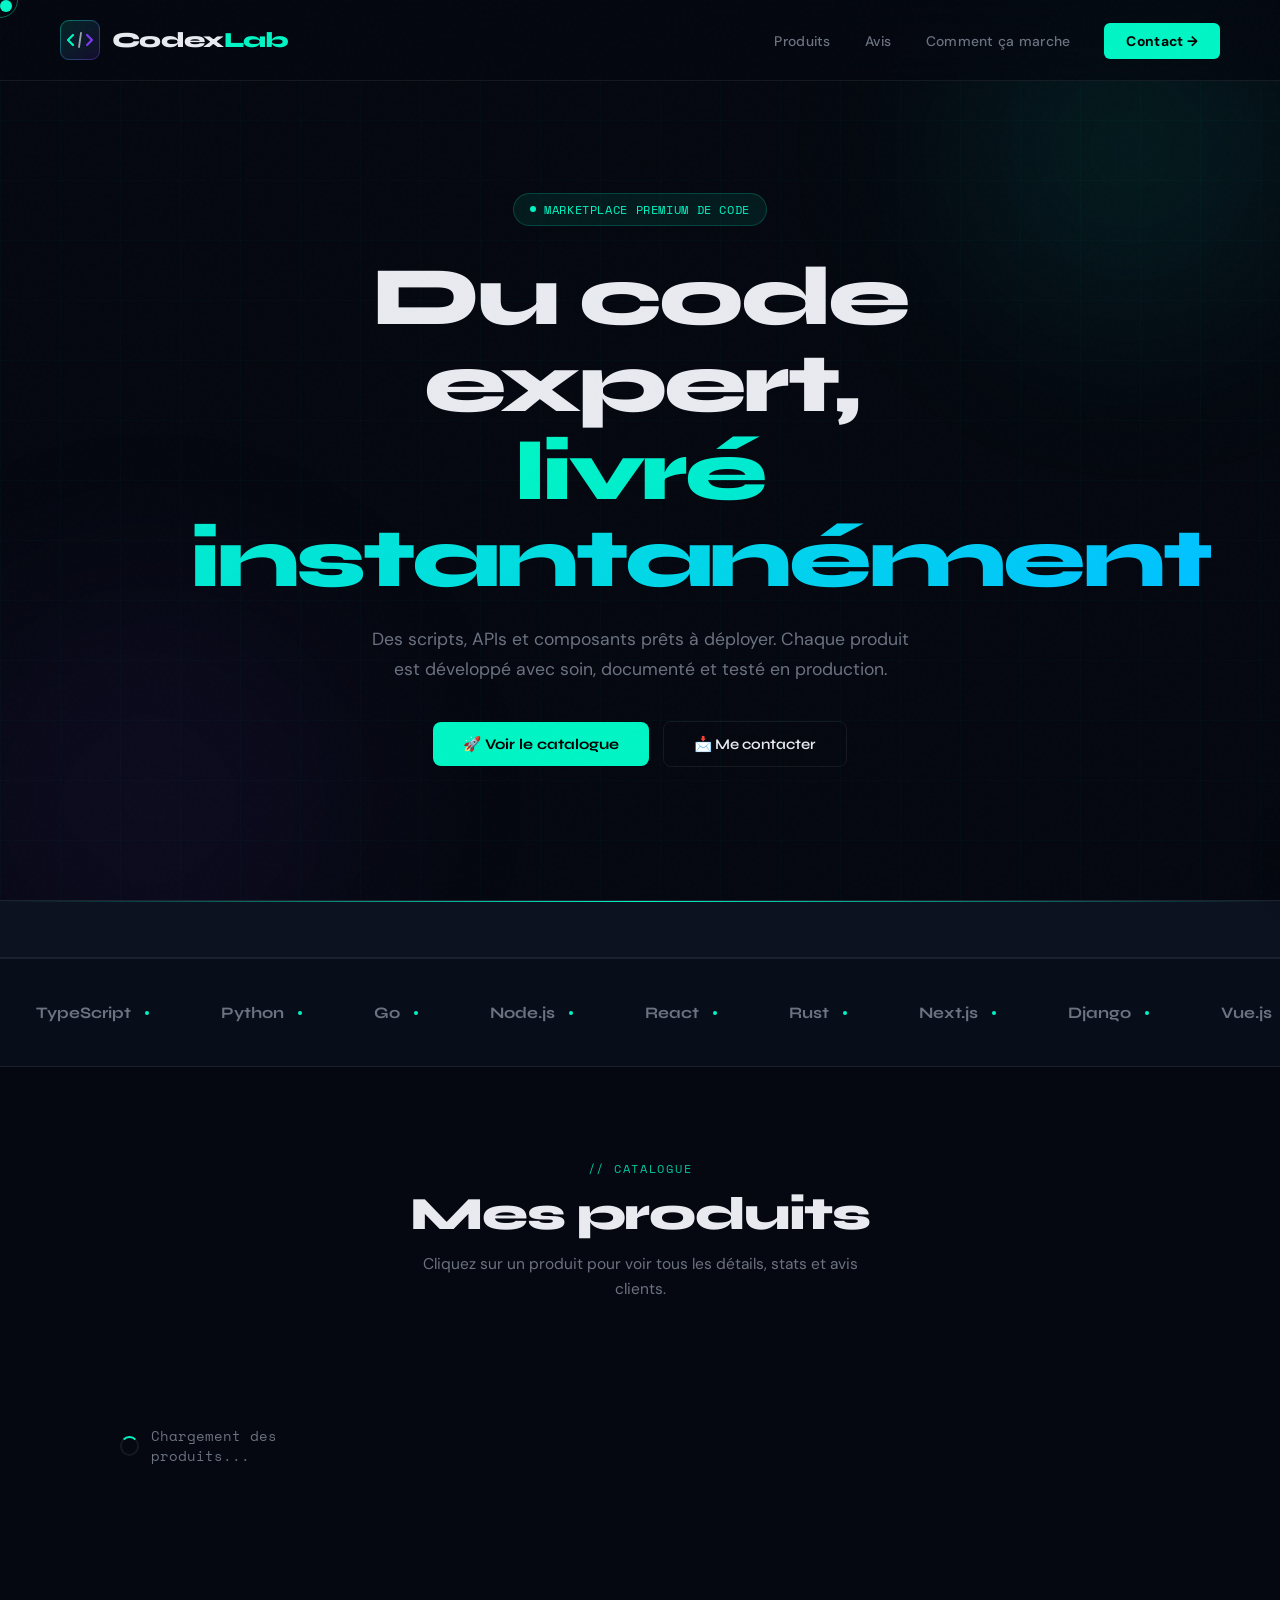
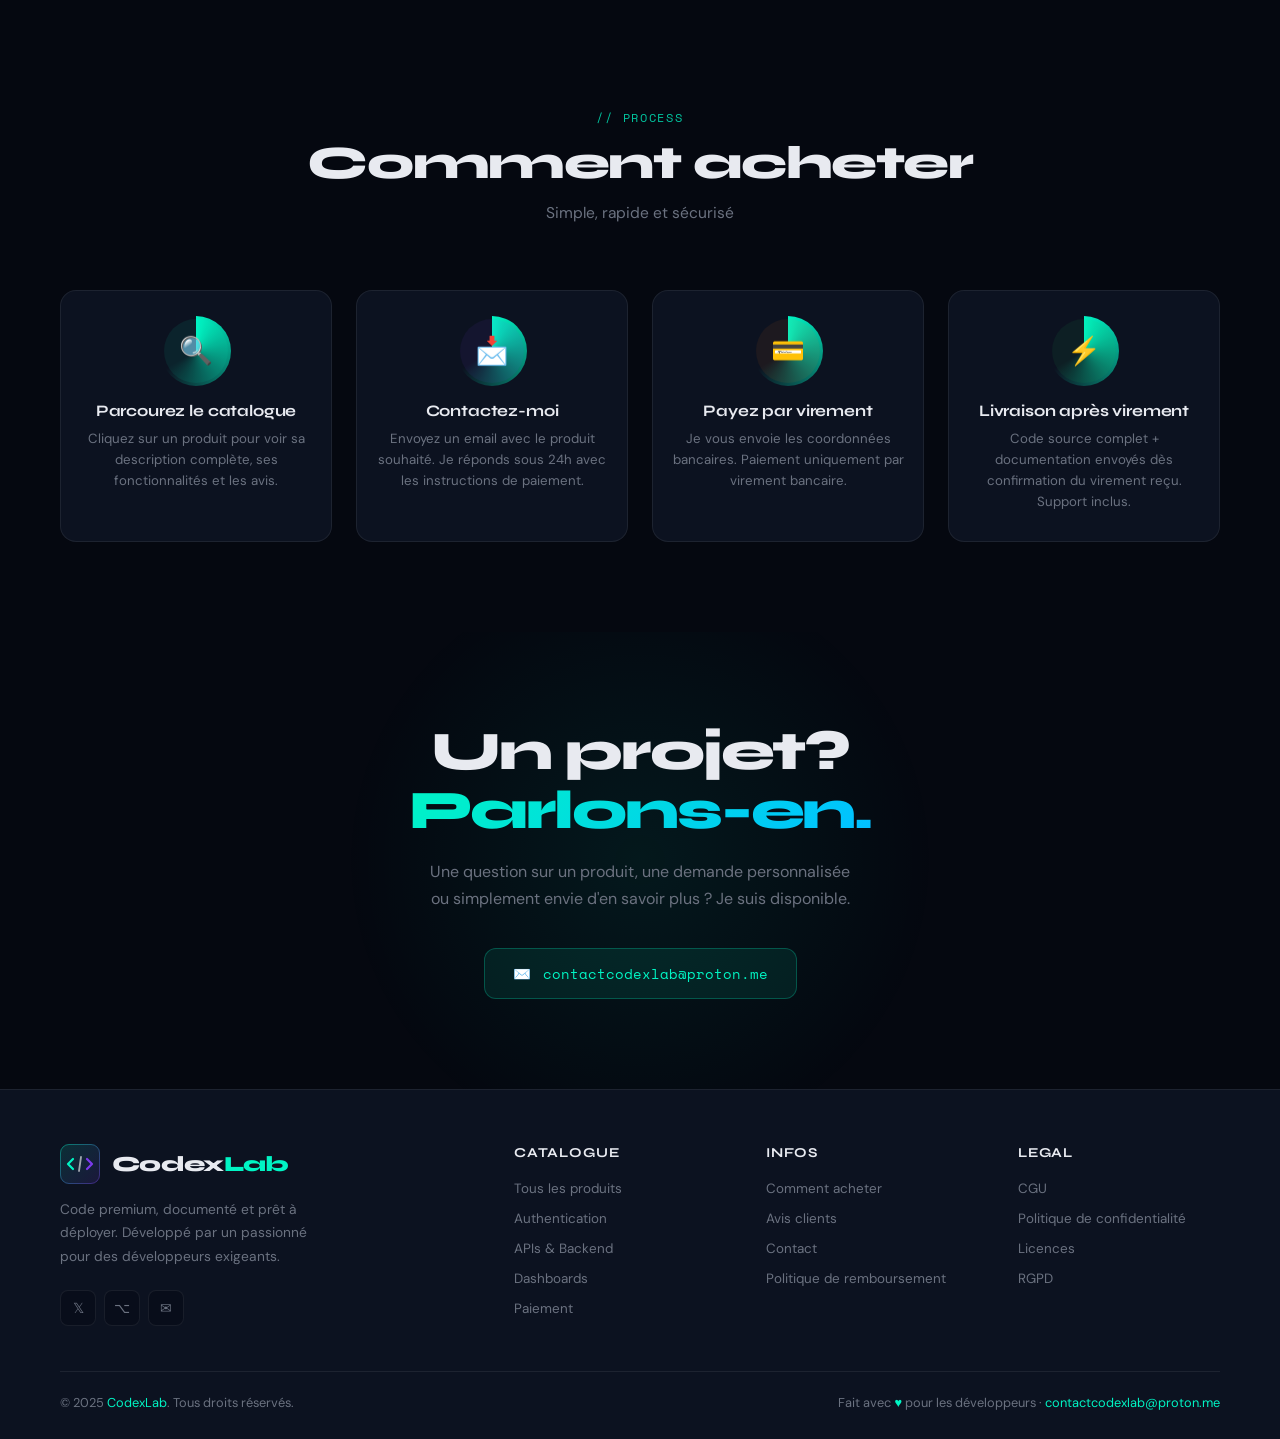
==== commit 8d8c501f: "Ajout de nouveaux projets / mise à jour site" ====
--- a/index.html
+++ b/index.html
@@ -580,8 +580,6 @@
   try {
     const [pRes, rRes, sRes] = await Promise.all([
       fetch('data/products.json'),
-      fetch('data/reviews.json'),
-      fetch('data/stats.json')
     ]);
     products = await pRes.json();
     reviews = await rRes.json();
@@ -642,9 +640,9 @@
     return;
   }
 
-  const regularProducts = products.filter(p => p.type !== 'custom');
-  const customProduct = products.find(p => p.type === 'custom');
-
+  const regularProducts = products.find(p => p.type !== 'custom');
+  const customProduct = products.filter(p => p.type === 'custom');
+  console.log(regularProducts,customProduct)
   let html = '';
 
   // Regular products
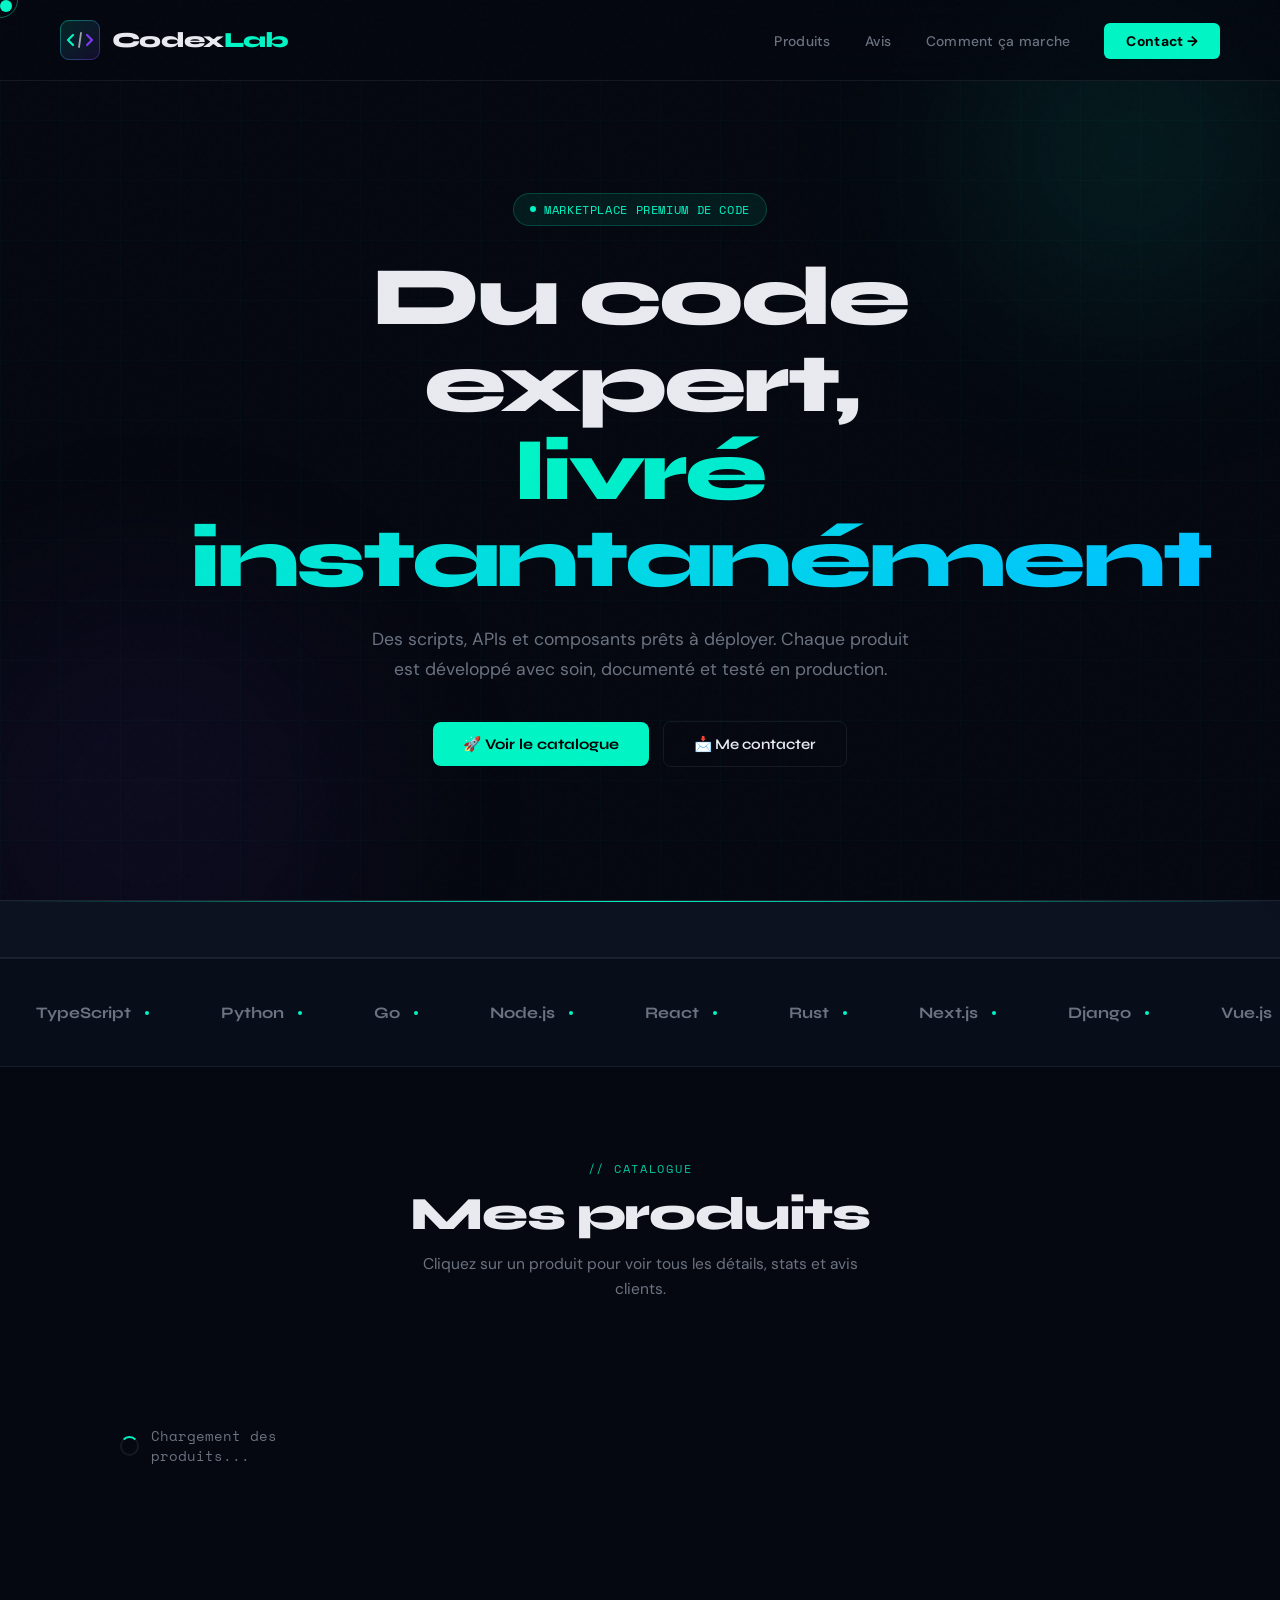
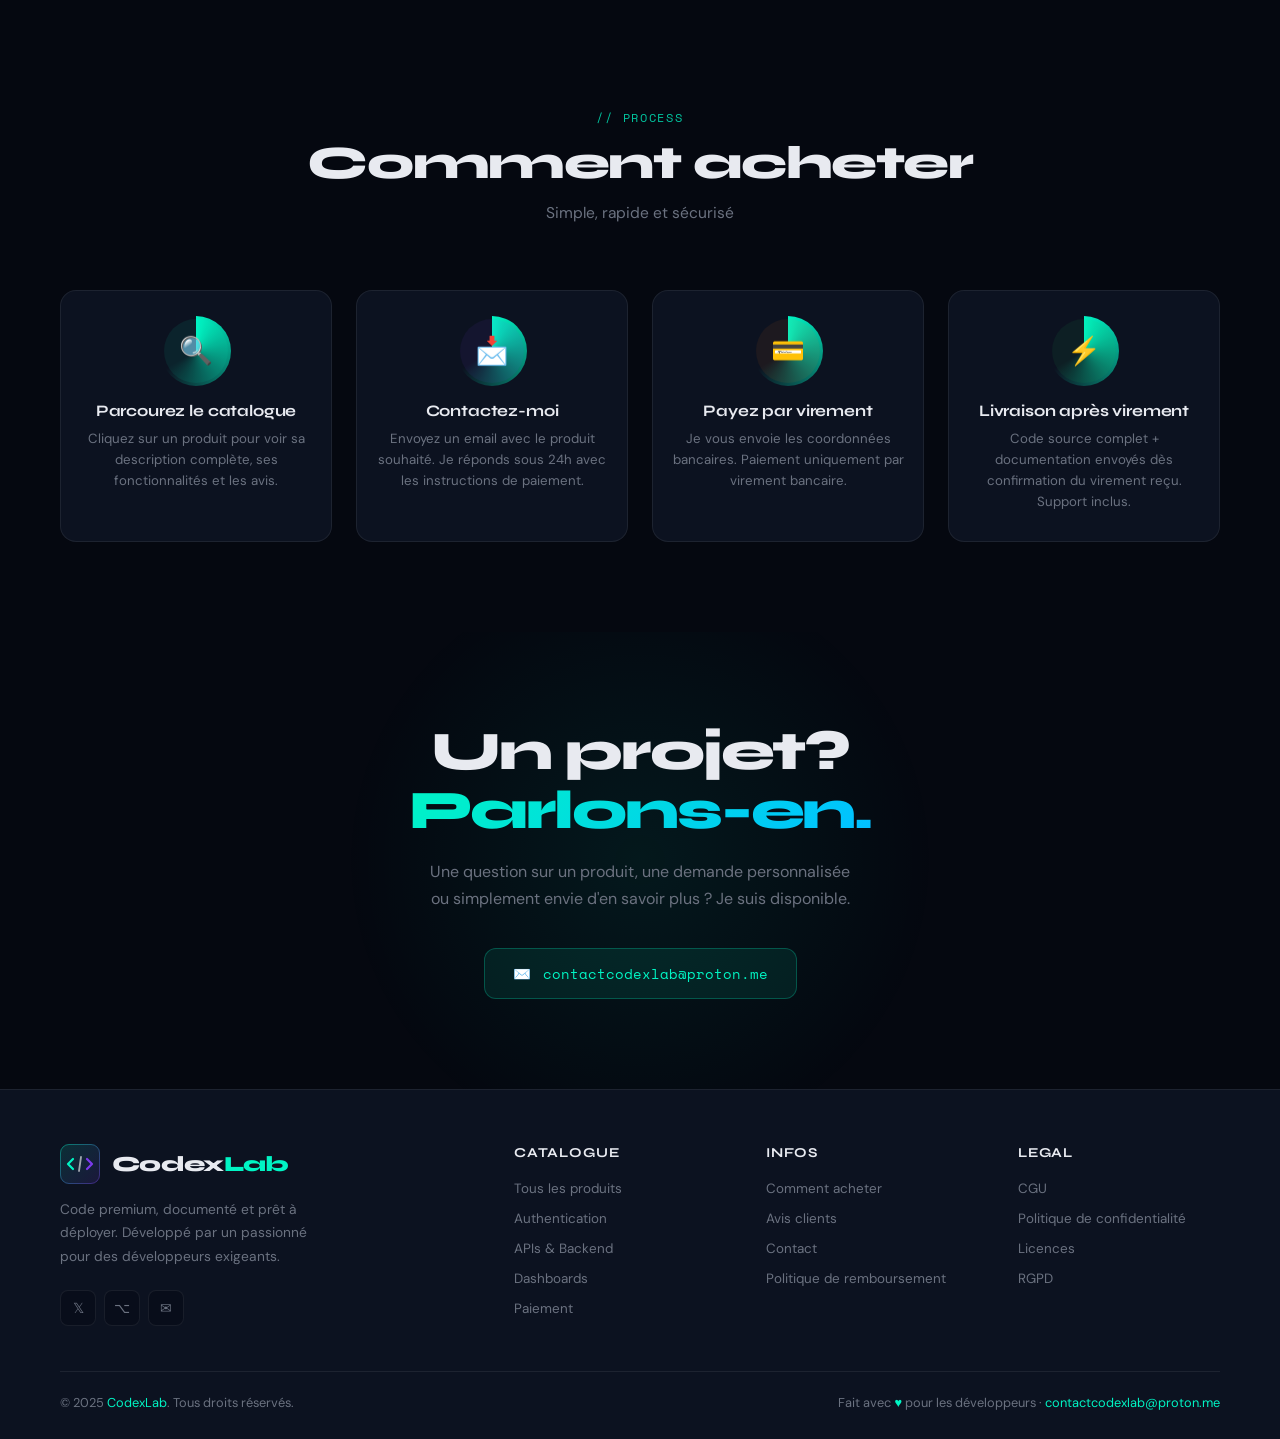
==== commit 0ca3c946: "Ajout de nouveaux projets / mise à jour site" ====
--- a/index.html
+++ b/index.html
@@ -641,8 +641,7 @@
   }
 
   const regularProducts = products.find(p => p.type !== 'custom');
-  const customProduct = products.filter(p => p.type === 'custom');
-  console.log(regularProducts,customProduct)
+  const customProduct = products.find(p => p.type === 'custom');
   let html = '';
 
   // Regular products
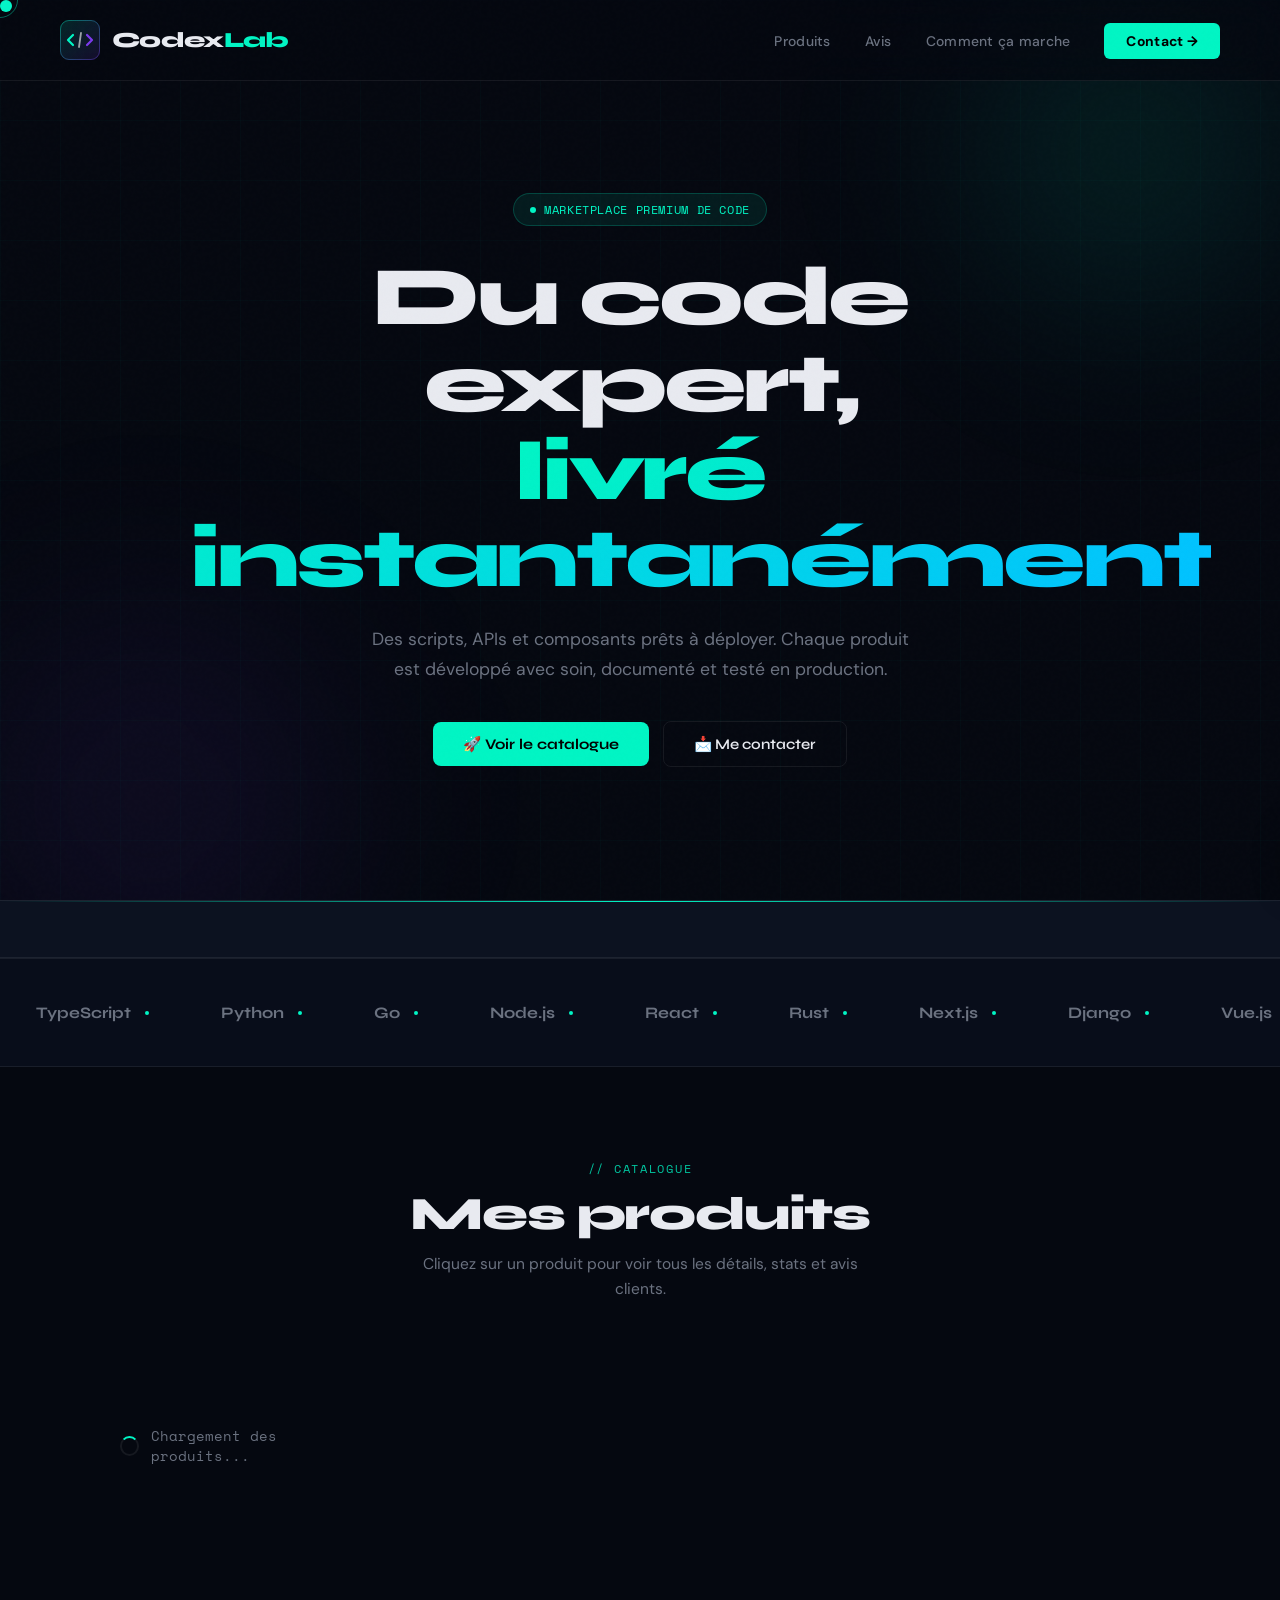
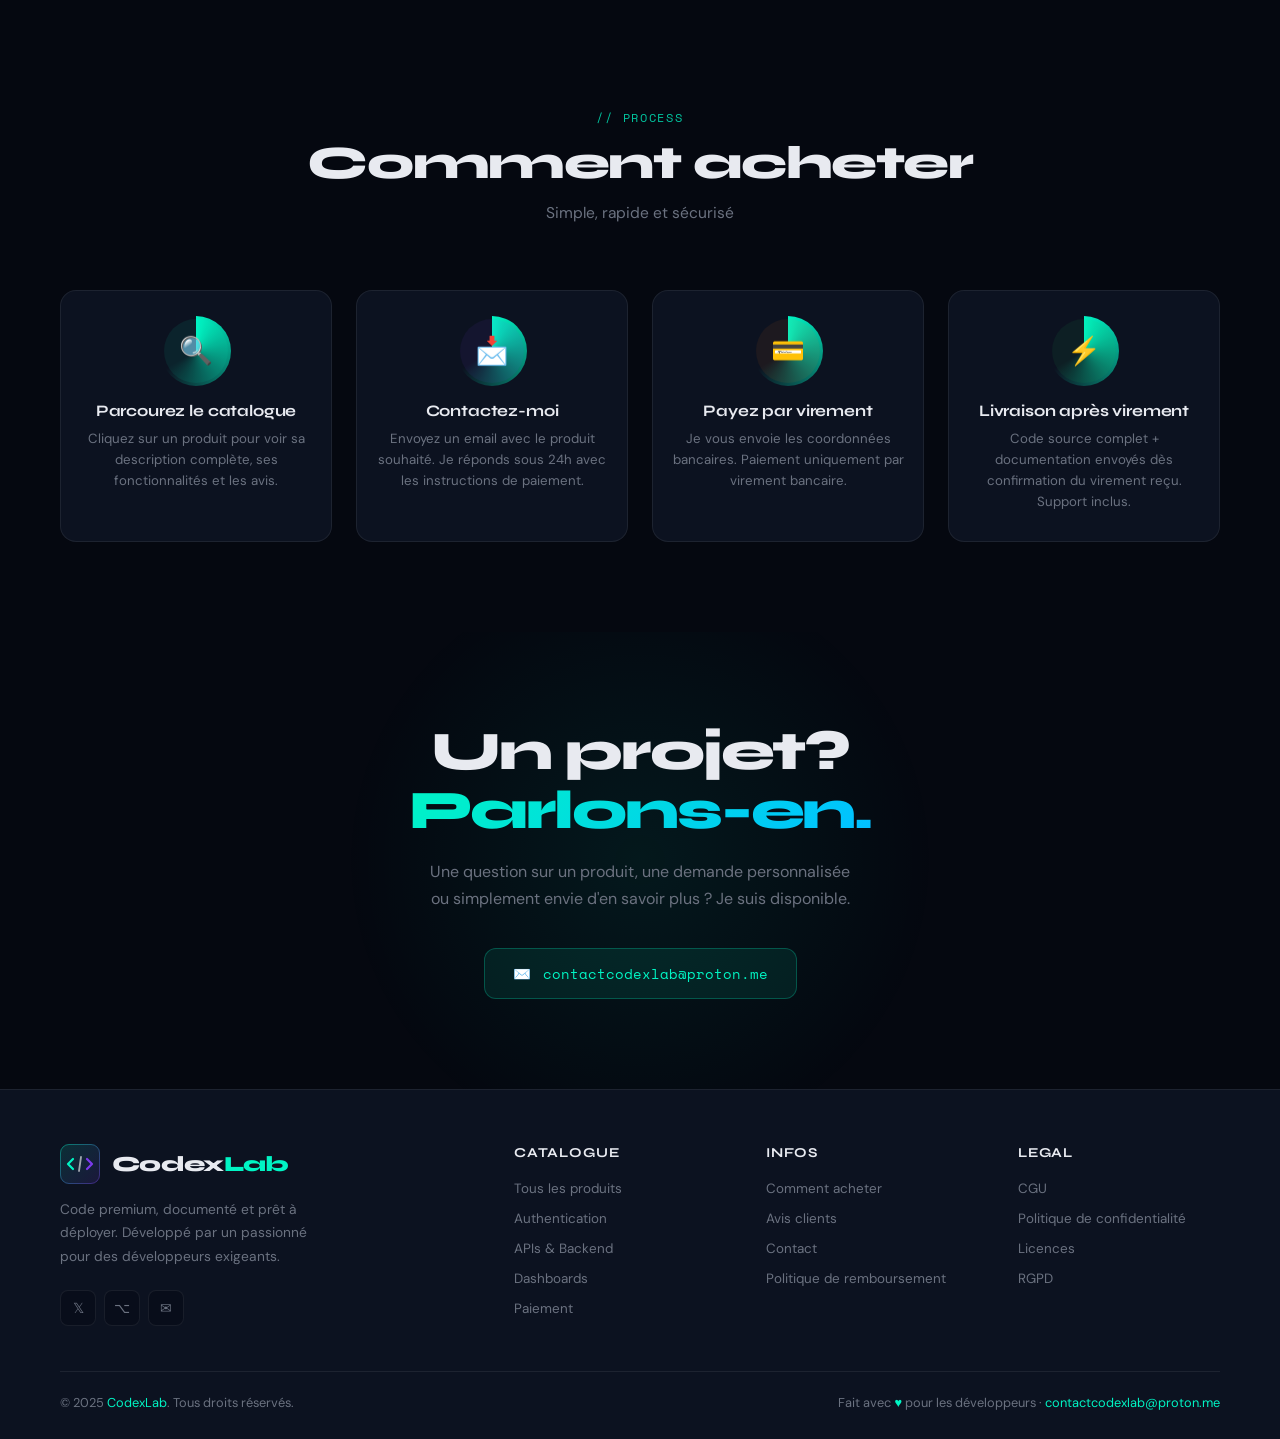
==== commit 88608fd0: "Ajout de nouveaux projets / mise à jour site" ====
--- a/index.html
+++ b/index.html
@@ -107,7 +107,7 @@
 .card-body{padding:20px}
 .card-cat{font-size:.7rem;color:var(--accent);letter-spacing:.1em;text-transform:uppercase;font-weight:600;margin-bottom:7px;font-family:'Space Mono',monospace}
 .card-title{font-family:'Syne',sans-serif;font-size:1.1rem;font-weight:700;margin-bottom:8px;letter-spacing:-.02em}
-.card-desc{font-size:.82rem;color:var(--muted);line-height:1.6;margin-bottom:16px;display:-webkit-box;-webkit-line-clamp:2;-webkit-box-orient:vertical;overflow:hidden}
+.card-desc{font-size:.82rem;color:var(--muted);line-height:1.6;margin-bottom:16px;display:-webkit-box;-webkit-box-orient:vertical;overflow:hidden}
 .card-footer{display:flex;align-items:center;justify-content:space-between}
 .card-price{font-family:'Syne',sans-serif;font-size:1.35rem;font-weight:800;color:var(--accent)}
 .card-stars{display:flex;align-items:center;gap:3px;font-size:.78rem;color:var(--muted);margin-top:3px}
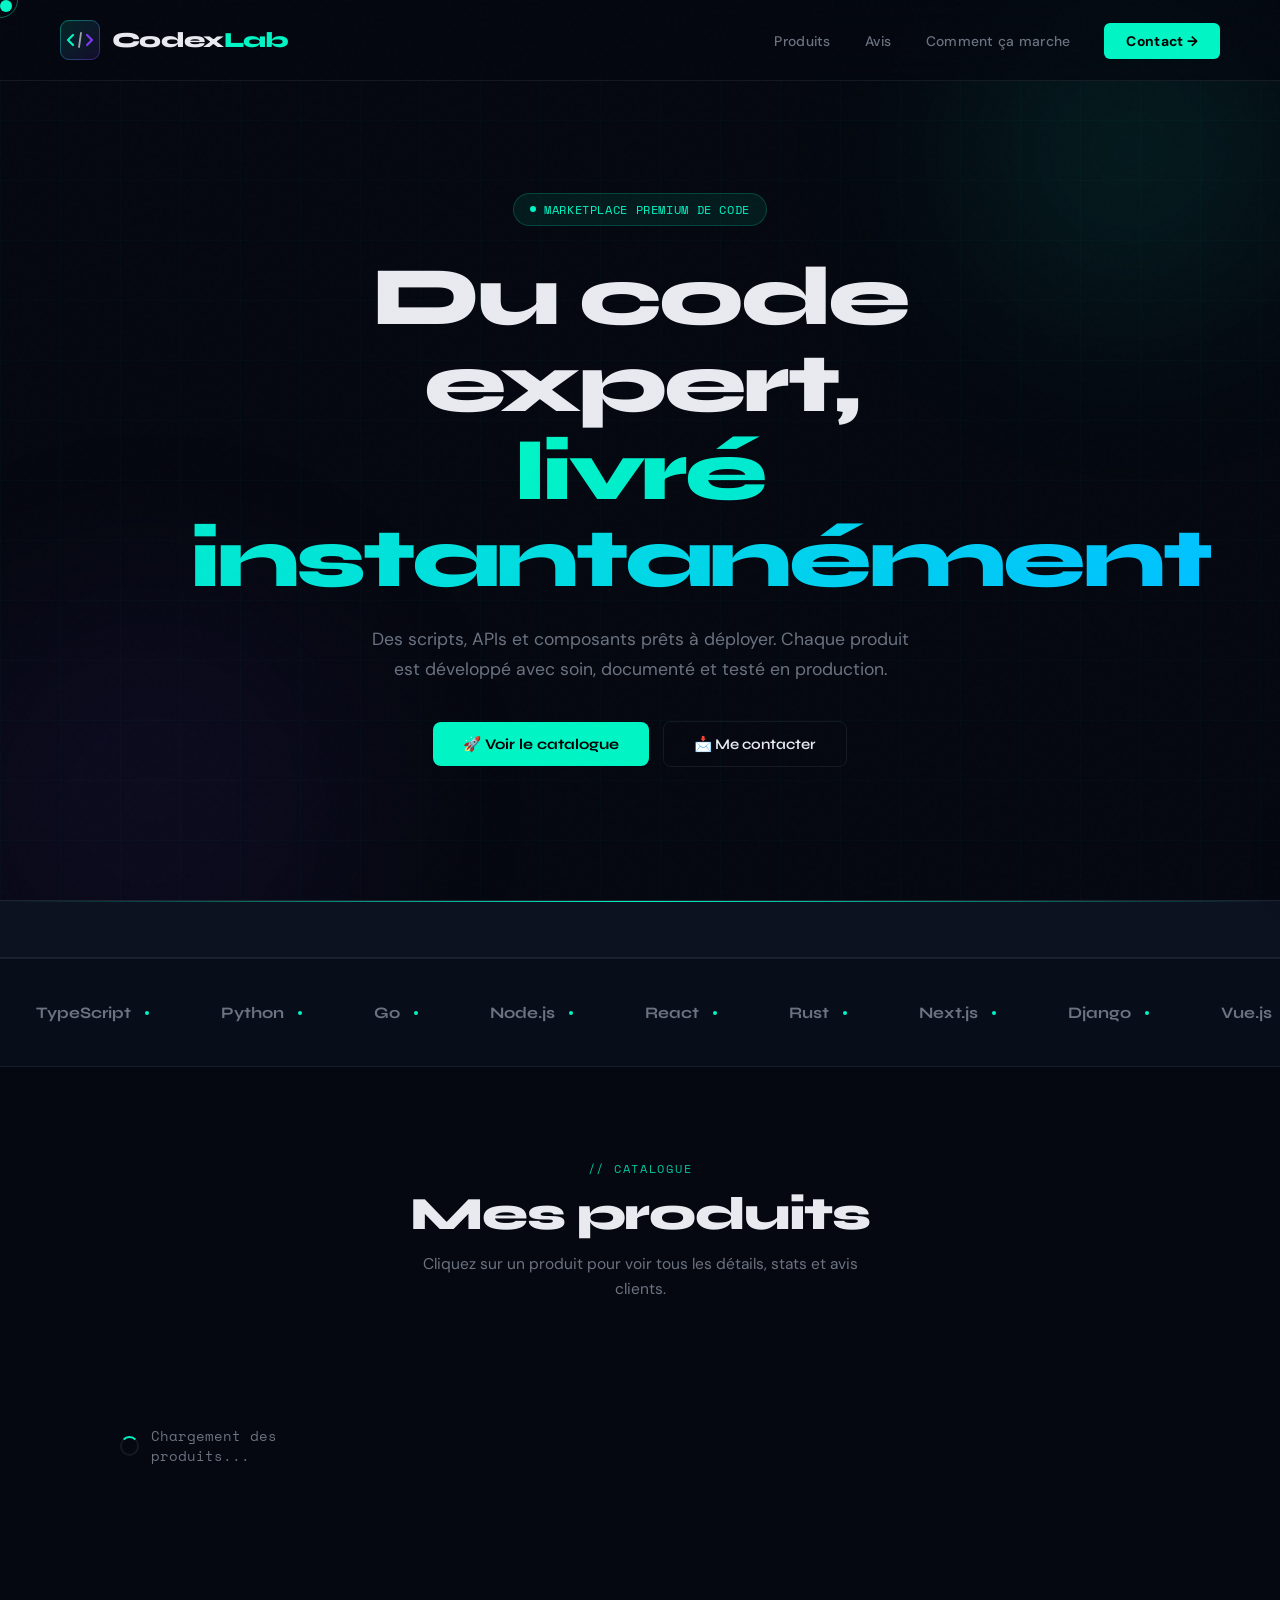
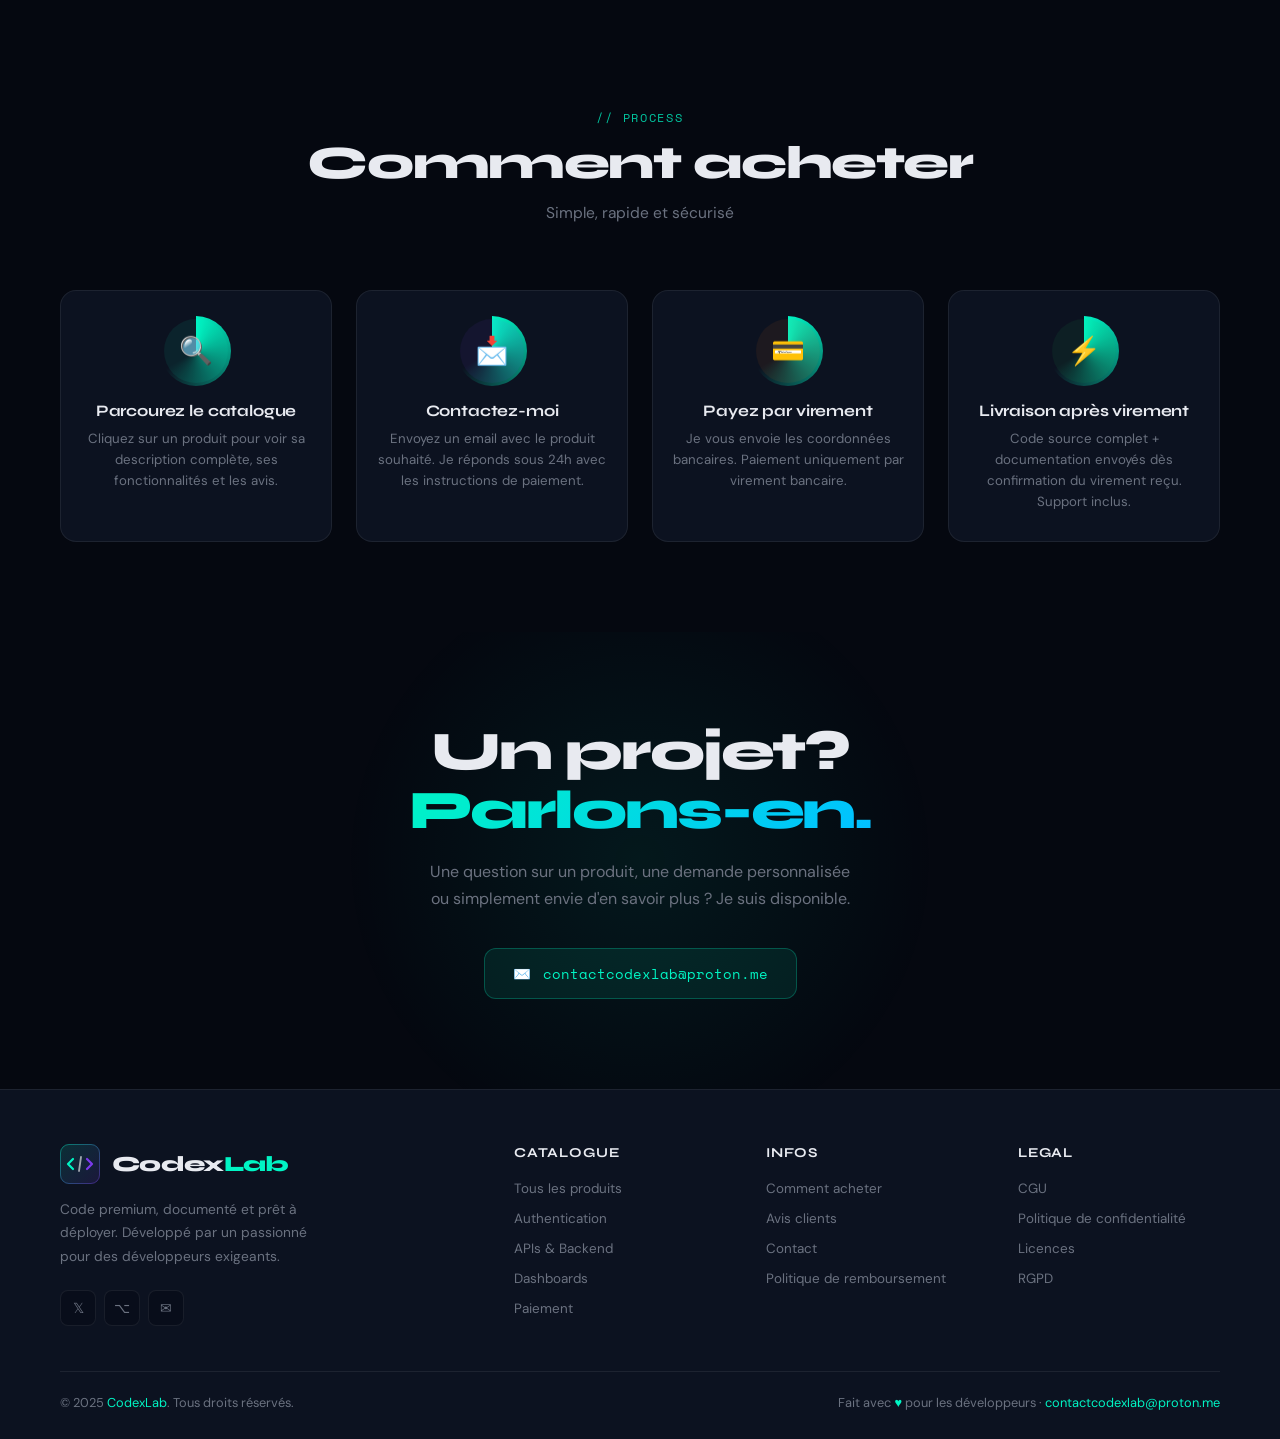
==== commit 5d298b9d: "Ajout de nouveaux projets / mise à jour site" ====
--- a/index.html
+++ b/index.html
@@ -641,7 +641,7 @@
   }
 
   const regularProducts = products.find(p => p.type !== 'custom');
-  const customProduct = products.find(p => p.type === 'custom');
+  const customProduct = products.filter(p => p.type === 'custom');
   let html = '';
 
   // Regular products
@@ -657,18 +657,12 @@
         ? `<span class="s">${'★'.repeat(Math.round(p.rating))}${'☆'.repeat(5 - Math.round(p.rating))}</span><span style="margin-left:4px">${p.rating} (${p.reviews_count})</span>`
         : `<span class="card-not-rated">Non noté</span>`;
 
-      // WIP badge
-      const wipHtml = p.type === 'wip'
-        ? `<div class="card-wip"><span class="card-wip-dot"></span>En développement${p.release_date ? ' · ' + p.release_date : ''}</div>`
-        : '';
-
       return `
       <div class="product-card ${featured} reveal ${delay}" onclick="openModal('${p.id}')">
         <div class="card-preview">
           <div class="code-preview">${snippet}</div>
           <div class="preview-overlay"></div>
           <span class="card-lang">${p.language}</span>
-          ${wipHtml}
         </div>
         <div class="card-body">
           <div class="card-cat">${p.emoji} ${p.category}</div>
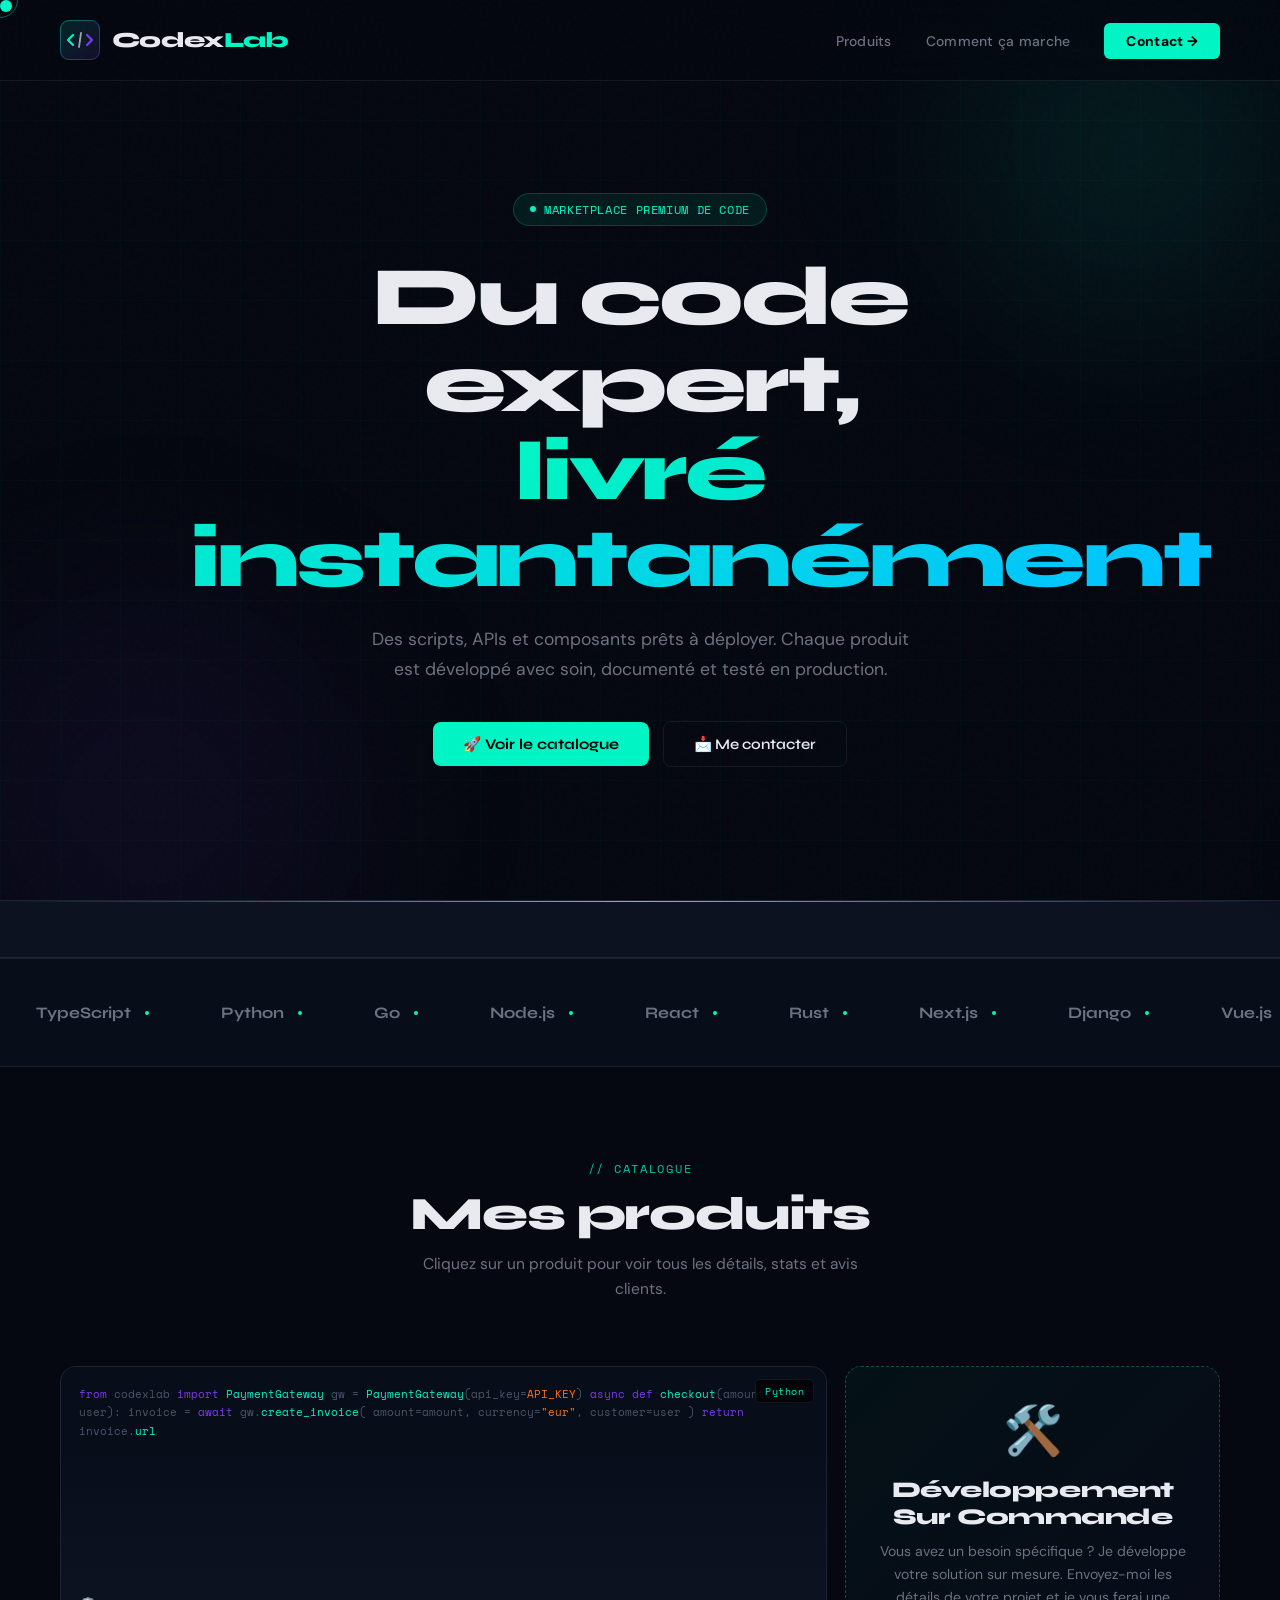
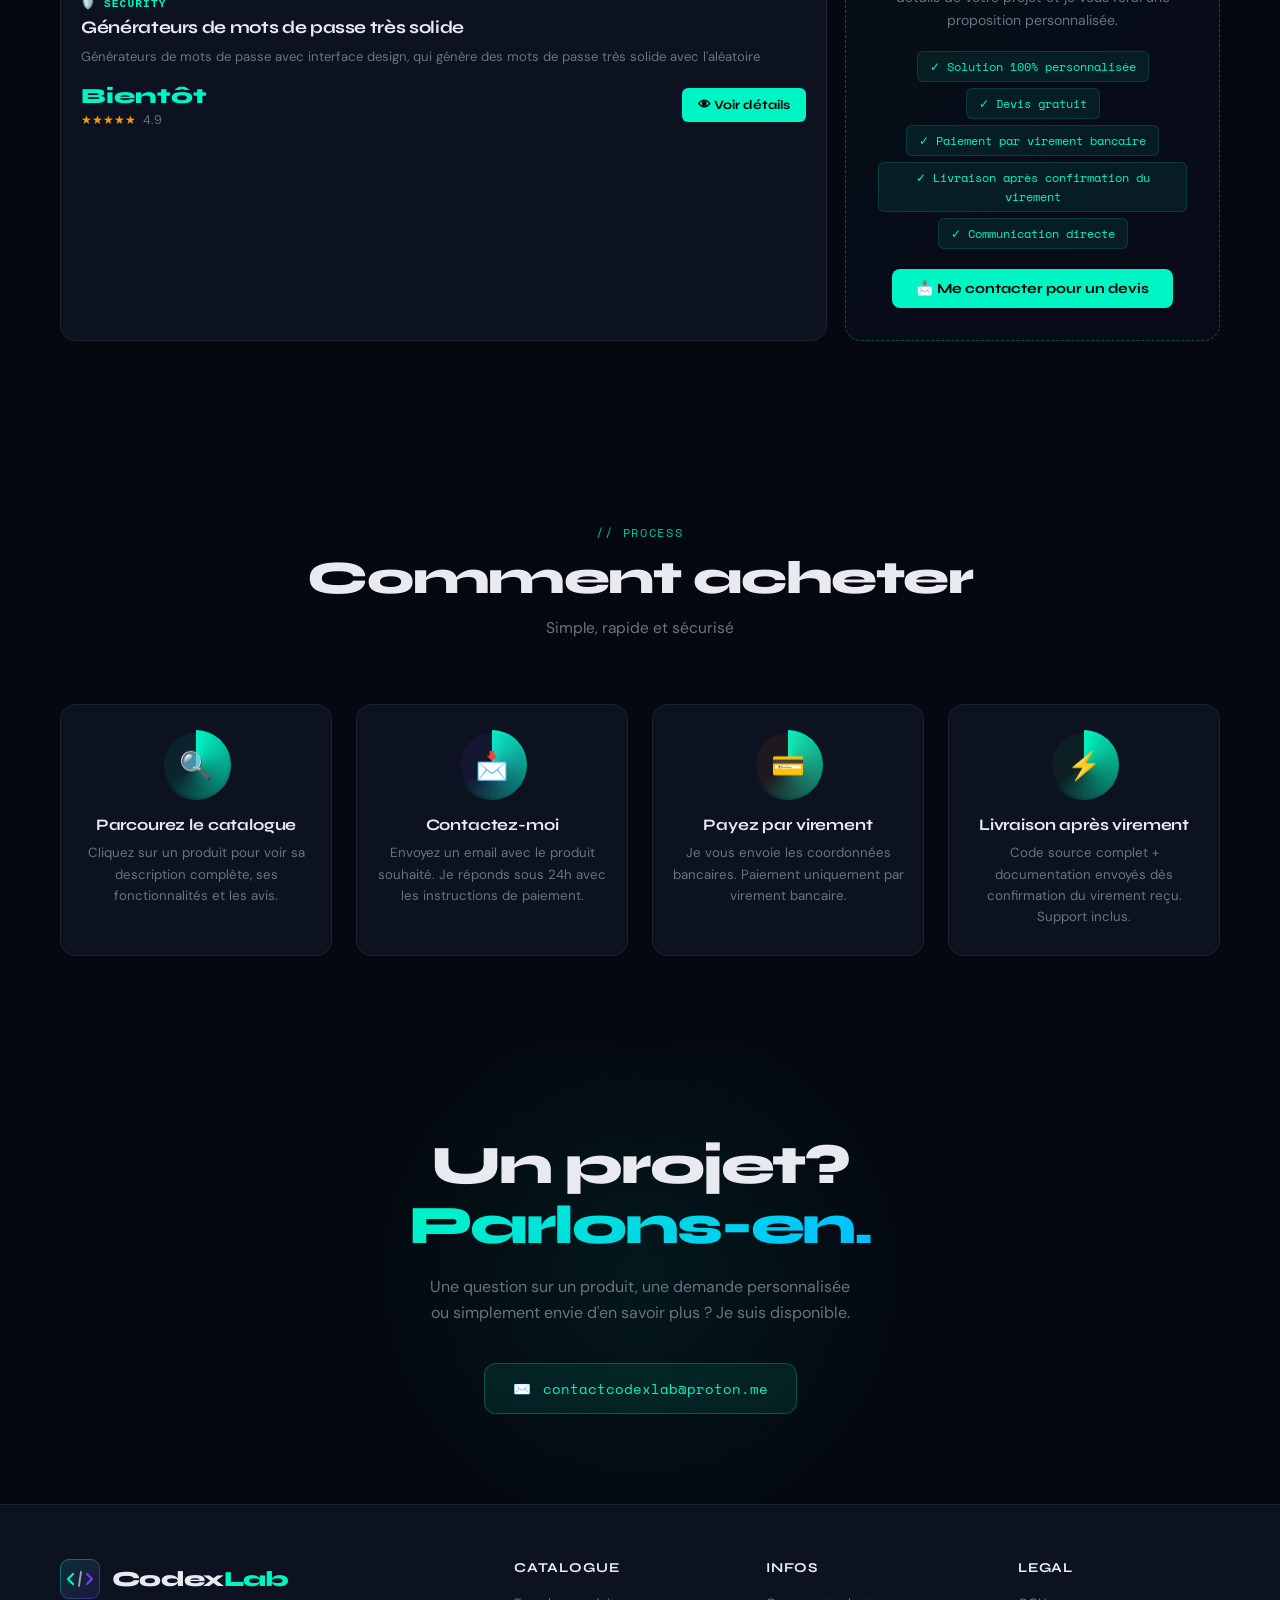
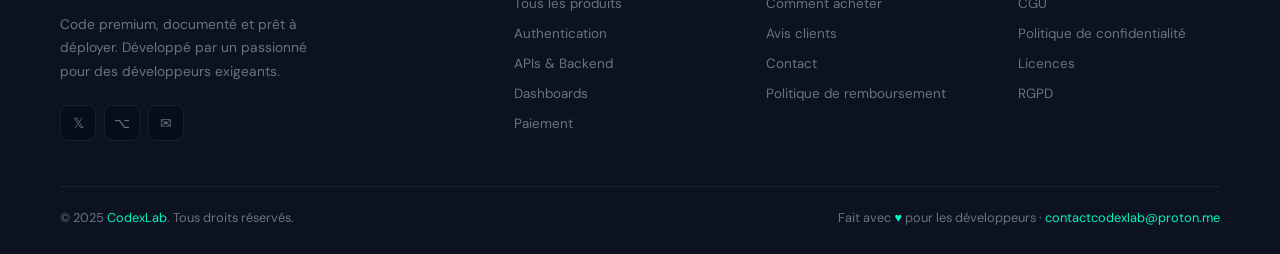
==== commit af4740ef: "Ajout de nouveaux projets / mise à jour site" ====
--- a/index.html
+++ b/index.html
@@ -368,7 +368,7 @@
   </a>
   <ul class="nav-links">
     <li><a href="#products">Produits</a></li>
-    <li><a href="#reviews">Avis</a></li>
+    <!--<li><a href="#reviews">Avis</a></li>-->
     <li><a href="#how">Comment ça marche</a></li>
     <li><a href="#contact" class="nav-cta">Contact →</a></li>
   </ul>
@@ -579,16 +579,12 @@
 async function loadData() {
   try {
     const [pRes, rRes, sRes] = await Promise.all([
-      fetch('data/products.json'),
+      fetch('data/products.json')
     ]);
     products = await pRes.json();
-    reviews = await rRes.json();
-    stats = await sRes.json();
   } catch(e) {
     // Fallback: embedded data if fetch fails (e.g. opening file:// directly)
-    products = FALLBACK_PRODUCTS;
-    reviews = FALLBACK_REVIEWS;
-    stats = FALLBACK_STATS;
+    products = FALLBACK_PRODUCTS
   }
   renderAll();
 }
@@ -596,17 +592,6 @@
 // ============================================================
 // RENDER STATS
 // ============================================================
-function renderStats() {
-  const realProductCount = products.length;
-  // Update stats.json total_products dynamically
-  const s = {...stats, total_products: realProductCount};
-
-  animateCounter(document.getElementById('statProducts'), s.total_products, '');
-  animateCounter(document.getElementById('statDevs'), s.total_developers, '+');
-  animateCounter(document.getElementById('statSatisf'), s.satisfaction_pct, '%');
-  animateCounter(document.getElementById('statLangs'), s.languages_supported, '');
-}
-
 function animateCounter(el, target, suffix) {
   if (!el) return;
   let start = 0;
@@ -640,8 +625,8 @@
     return;
   }
 
-  const regularProducts = products.find(p => p.type !== 'custom');
-  const customProduct = products.filter(p => p.type === 'custom');
+  const regularProducts = products.filter(p => p.type !== 'custom');
+  const customProduct = products.find(p => p.type === 'custom');
   let html = '';
 
   // Regular products
@@ -654,7 +639,7 @@
       // Rating display
       const hasRating = p.rating !== null && p.rating !== undefined;
       const ratingHtml = hasRating
-        ? `<span class="s">${'★'.repeat(Math.round(p.rating))}${'☆'.repeat(5 - Math.round(p.rating))}</span><span style="margin-left:4px">${p.rating} (${p.reviews_count})</span>`
+        ? `<span class="s">${'★'.repeat(Math.round(p.rating))}${'☆'.repeat(5 - Math.round(p.rating))}</span><span style="margin-left:4px">${p.rating}</span>`
         : `<span class="card-not-rated">Non noté</span>`;
 
       return `
@@ -739,6 +724,7 @@
 // ============================================================
 // RENDER GLOBAL REVIEWS
 // ============================================================
+<!--
 function renderGlobalReviews() {
   const grid = document.getElementById('globalReviewsGrid');
   if (!reviews.length) {
@@ -767,7 +753,7 @@
   }).join('');
   document.querySelectorAll('#globalReviewsGrid .reveal').forEach(el => revealObserver.observe(el));
 }
-
+-->
 // ============================================================
 // MODAL
 // ============================================================
@@ -814,8 +800,6 @@
       <div class="mstat"><span class="mstat-val">${ratingDisplay}</span><span class="mstat-label">Note moyenne</span></div>
       <div class="mstat"><span class="mstat-val">${(p.downloads || 0).toLocaleString('fr')}</span><span class="mstat-label">Télé"charge"ments</span></div>
       <div class="mstat"><span class="mstat-val">${p.lines_of_code ? p.lines_of_code.toLocaleString('fr') : '—'}</span><span class="mstat-label">Lignes de code</span></div>
-      <div class="mstat"><span class="mstat-val">${p.size_kb ? p.size_kb + ' kb' : '—'}</span><span class="mstat-label">Taille</span></div>
-      <div class="mstat"><span class="mstat-val">${prodReviews.length || p.reviews_count || 0}</span><span class="mstat-label">Avis</span></div>
       <div class="mstat"><span class="mstat-val">${p.language}</span><span class="mstat-label">Langage</span></div>
       <div class="mstat"><span class="mstat-val">${p.created_at ? new Date(p.created_at).toLocaleDateString('fr') : '—'}</span><span class="mstat-label">Publié le</span></div>
     `;
@@ -898,7 +882,6 @@
   el.innerHTML = `
     <div class="integ-row">
       <div class="integ-stat"><div class="integ-stat-label">Lignes de code</div><div class="integ-stat-val">${p.lines_of_code ? p.lines_of_code.toLocaleString('fr') : '—'}</div></div>
-      <div class="integ-stat"><div class="integ-stat-label">Taille du package</div><div class="integ-stat-val">${p.size_kb ? p.size_kb + ' kb' : '—'}</div></div>
       <div class="integ-stat"><div class="integ-stat-label">Langage principal</div><div class="integ-stat-val">${p.language}</div></div>
       <div class="integ-stat"><div class="integ-stat-label">Publié le</div><div class="integ-stat-val" style="font-size:.9rem">${p.created_at ? new Date(p.created_at).toLocaleDateString('fr') : '—'}</div></div>
     </div>
@@ -939,7 +922,7 @@
 
 function switchTab(tab) {
   document.querySelectorAll('.tab-btn').forEach((b, i) => {
-    const tabs = ['features','integration','reviews'];
+    const tabs = ['features','integration'];
     b.classList.toggle('active', tabs[i] === tab);
   });
   document.querySelectorAll('.tab-panel').forEach(p => p.classList.add('hidden'));
@@ -1123,6 +1106,8 @@
 // FALLBACK DATA (when opening file:// without a server)
 // ============================================================
 const FALLBACK_PRODUCTS = [
+  {id:"prod_auth_system",name:"Système d'Authentification Complet",category:"Authentication",language:"TypeScript",emoji:"🔐",price:149,type:"product",description:"Système d'authentification moderne et sécurisé avec JWT, OAuth, 2FA et gestion complète des sessions. Intégration Google, GitHub et email. Prêt pour production.",features:["JWT + Refresh tokens","OAuth (Google, GitHub)","Authentification à deux facteurs (2FA)","Gestion des sessions","Rate limiting intégré","Documentation complète"],downloads:247,rating:4.8,reviews_count:18,lines_of_code:3420,size_kb:156,created_at:"2024-11-15",tags:["authentication","security","jwt","oauth"]},
+  {id:"prod_payment_gateway",name:"Passerelle de Paiement Stripe",category:"Paiement",language:"Python",emoji:"💳",price:199,type:"product",description:"Intégration complète de Stripe avec gestion des abonnements, webhooks, facturation automatique et tableau de bord. Compatible Django et Flask.",features:["Paiements uniques et récurrents","Gestion des abonnements","Webhooks sécurisés","Facturation automatique","Dashboard analytics","Support multi-devises"],downloads:183,rating:4.9,reviews_count:14,lines_of_code:2890,size_kb:124,created_at:"2024-12-03",tags:["payment","stripe","billing","subscriptions"]},
   {id:"prod_commande",name:"Développement Sur Commande",category:"Sur mesure",language:"Au choix",emoji:"🛠️",price:null,type:"custom",description:"Vous avez un besoin spécifique ? Je développe votre solution sur mesure. Envoyez-moi un email en détaillant votre projet et je vous ferai une proposition personnalisée.",features:["Solution 100% personnalisée","Devis gratuit","Paiement par virement bancaire","Livraison après confirmation du virement","Communication directe"],downloads:0,rating:null,reviews_count:0,lines_of_code:null,size_kb:null,created_at:"2025-01-01",tags:["custom","sur-mesure","commande"]}
 ];
 const FALLBACK_REVIEWS = [];
